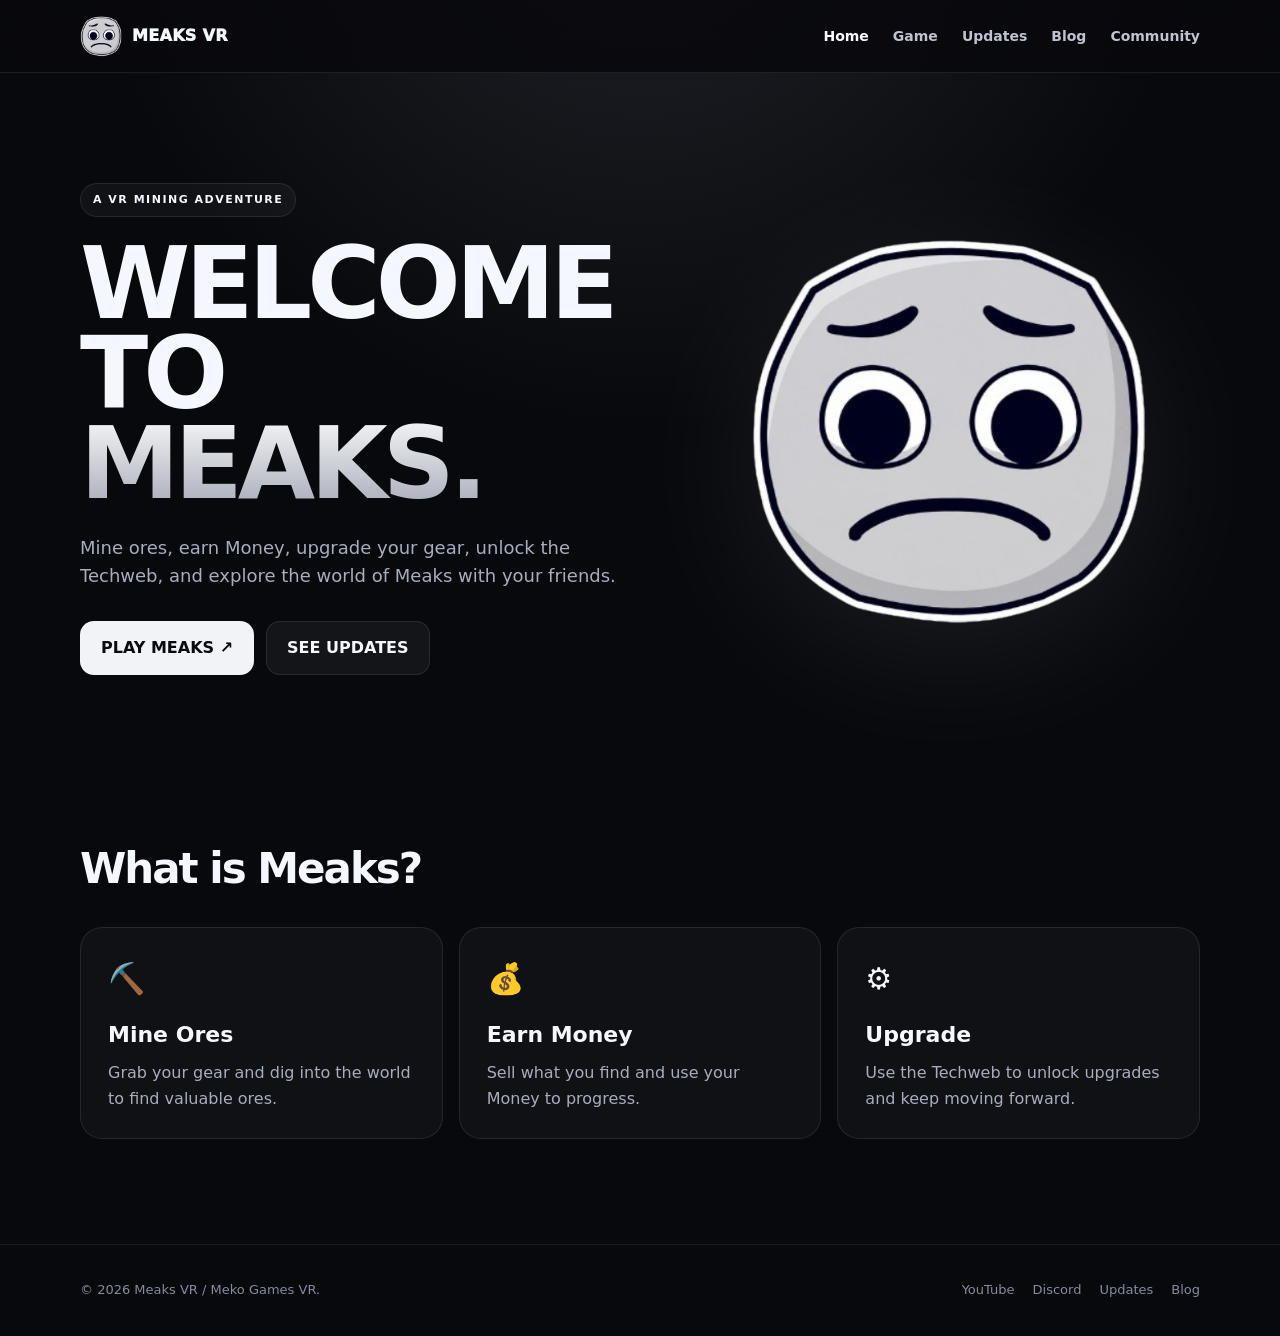
==== index.html @ 75eff33c "Add files via upload" ====
<!doctype html>
<html lang="en">
<head>
<meta charset="utf-8">
<meta name="viewport" content="width=device-width,initial-scale=1">
<title>Meaks VR</title>
<style>
:root{--bg:#08090d;--panel:#11131a;--text:#f5f7ff;--muted:#a8adbd;--line:rgba(255,255,255,.09)}
*{box-sizing:border-box;margin:0;padding:0}
html{scroll-behavior:smooth}
body{font-family:Inter,system-ui,-apple-system,"Segoe UI",sans-serif;background:radial-gradient(circle at 50% -10%,rgba(190,195,210,.14),transparent 35%),var(--bg);color:var(--text);line-height:1.6;min-height:100vh}
a{color:inherit;text-decoration:none}
.container{width:min(1120px,92%);margin:auto}
nav{position:sticky;top:0;z-index:50;background:rgba(8,9,13,.88);backdrop-filter:blur(18px);border-bottom:1px solid var(--line)}
.nav-inner{height:72px;display:flex;align-items:center;justify-content:space-between}
.brand{display:flex;align-items:center;gap:10px;font-weight:950;letter-spacing:.3px}
.brand img{width:42px;height:42px;object-fit:contain}
.links{display:flex;gap:24px;color:#bfc3d0;font-size:14px;font-weight:800}
.links a:hover,.links a.active{color:#fff}
.btn{display:inline-flex;align-items:center;justify-content:center;gap:8px;padding:13px 20px;border-radius:14px;font-weight:900;border:1px solid var(--line);transition:.2s;cursor:pointer}
.btn:hover{transform:translateY(-2px)}
.primary{background:#f2f3f7;color:#090a0e}.secondary{background:rgba(255,255,255,.05)}
.page{display:none}.page.active{display:block}
.hero{padding:110px 0 85px}.hero-grid{display:grid;grid-template-columns:1.05fr .95fr;gap:60px;align-items:center}
.badge{display:inline-block;border:1px solid var(--line);background:rgba(255,255,255,.04);padding:7px 12px;border-radius:99px;font-size:11px;font-weight:900;letter-spacing:1.5px;margin-bottom:22px}
h1{font-size:clamp(55px,8vw,100px);line-height:.9;letter-spacing:-5px}
.gradient{background:linear-gradient(#fff,#9da2b0);-webkit-background-clip:text;background-clip:text;color:transparent}
.hero p{color:var(--muted);font-size:18px;max-width:620px;margin:25px 0 30px}
.actions{display:flex;gap:12px;flex-wrap:wrap}.hero-logo{width:min(410px,80vw);display:block;margin:auto;filter:drop-shadow(0 30px 70px rgba(255,255,255,.08))}
.page-head{padding:90px 0 55px;border-bottom:1px solid var(--line)}
.page-head h1{font-size:clamp(45px,6vw,78px);letter-spacing:-4px}.page-head p{color:var(--muted);max-width:700px;margin-top:18px}
.section{padding:75px 0}.section-title{font-size:42px;letter-spacing:-2px;margin-bottom:25px}
.cards{display:grid;grid-template-columns:repeat(3,1fr);gap:16px}
.card{border:1px solid var(--line);background:rgba(255,255,255,.035);border-radius:22px;padding:27px}.card h3{font-size:22px;margin-bottom:8px}.card p{color:var(--muted)}.icon{font-size:30px;margin-bottom:14px}
.update{border:1px solid var(--line);background:linear-gradient(145deg,rgba(255,255,255,.055),rgba(255,255,255,.02));padding:27px;border-radius:22px;margin-bottom:16px}
.update-top{display:flex;justify-content:space-between;gap:20px;align-items:center}.tag{font-size:10px;font-weight:950;letter-spacing:1.2px;border:1px solid var(--line);padding:5px 9px;border-radius:99px}.meta{color:#858b9c;font-size:13px}.update p{color:var(--muted);margin:10px 0 17px}
.blog-grid{display:grid;grid-template-columns:repeat(2,1fr);gap:18px}.blog-card{border:1px solid var(--line);border-radius:24px;overflow:hidden;background:rgba(255,255,255,.035)}
.blog-image{height:190px;background:linear-gradient(135deg,#1b1e28,#0e1016);display:grid;place-items:center;overflow:hidden}.blog-image img{width:100%;height:100%;object-fit:cover}
.blog-body{padding:25px}.blog-body h2{font-size:27px;line-height:1.15;margin:8px 0}.blog-body p{color:var(--muted)}
.article{max-width:800px;margin:auto}.article-meta{color:#8d93a3;font-size:14px;margin:10px 0 30px}.article-content{font-size:17px;color:#d0d3dd}.article-content p{margin:0 0 22px}.article-content h2{font-size:32px;margin:38px 0 12px;color:white}.article-content h3{font-size:23px;margin:30px 0 10px}.article-content img{max-width:100%;border-radius:18px;margin:15px 0 25px}
.cta{padding:55px;text-align:center;border:1px solid var(--line);border-radius:28px;background:rgba(255,255,255,.035)}.cta p{color:var(--muted);max-width:650px;margin:12px auto 25px}
footer{border-top:1px solid var(--line);padding:35px 0;color:#858b9c;font-size:13px;margin-top:30px}.footer-inner{display:flex;justify-content:space-between;gap:20px}.footer-links{display:flex;gap:18px}
.mobile{display:none}
@media(max-width:800px){.links{display:none}.mobile{display:block}.hero-grid{grid-template-columns:1fr}.hero-logo{width:290px}.cards,.blog-grid{grid-template-columns:1fr}h1{letter-spacing:-3px}.update-top{display:block}.update-top .tag{display:inline-block;margin-top:8px}.footer-inner{display:block}.footer-links{margin-top:15px}}
</style>
</head>
<body>

<script>
/* =========================================================
   MEAKS VR — EDIT THIS SECTION
   ========================================================= */
const MEAKS = {
  game: {
    name: "Meaks VR",
    version: "B16",
    status: "In Development",
    link: "#",
    buttonText: "PLAY MEAKS"
  },

  youtube: "https://www.youtube.com/@mekogamesVR",
  discord: "https://discord.gg/hjnYwJ8car",

  updates: [
    {
      title: "Welcome to the new Meaks website!",
      date: "August 21, 2026",
      version: "Website",
      tag: "NEWS",
      text: "Welcome to the official Meaks VR website. Check here for development updates, releases, events, and announcements.",
      link: "",
      linkText: ""
    },
    {
      title: "Meaks Beta 16",
      date: "August 2026",
      version: "B16",
      tag: "BETA",
      text: "The latest Meaks beta is currently in development.",
      link: "",
      linkText: ""
    }
  ],

  blog: [
    {
      title: "Welcome to Meaks",
      date: "August 21, 2026",
      author: "Meko Games VR",
      category: "Development",
      image: "",
      excerpt: "Welcome to the official Meaks VR blog.",
      content: `
        <p>Welcome to the official Meaks VR blog.</p>
        <p>This is where we'll post development news, behind-the-scenes information,
        new features, community events, and more.</p>
        <h2>What is Meaks?</h2>
        <p>Meaks is a VR mining game where you mine ores, sell them for Money,
        upgrade through the Techweb, and explore the world.</p>
      `,
      link: "",
      linkText: ""
    }
  ]
};
/* =========================================================
   END OF EASY CONFIGURATION
   ========================================================= */
</script>

<nav>
<div class="container nav-inner">
<a class="brand" href="#home"><img src="[data-uri]" alt="Meaks VR logo"><span>MEAKS VR</span></a>
<div class="links">
<a href="#home" data-route="home">Home</a>
<a href="#game" data-route="game">Game</a>
<a href="#updates" data-route="updates">Updates</a>
<a href="#blog" data-route="blog">Blog</a>
<a href="#community" data-route="community">Community</a>
</div>
<a class="btn secondary mobile" href="#community">Join</a>
</div>
</nav>

<main>
<section class="page active" id="home">
<div class="hero"><div class="container hero-grid">
<div>
<div class="badge">A VR MINING ADVENTURE</div>
<h1>WELCOME TO <span class="gradient">MEAKS.</span></h1>
<p>Mine ores, earn Money, upgrade your gear, unlock the Techweb, and explore the world of Meaks with your friends.</p>
<div class="actions"><a class="btn primary game-link">PLAY MEAKS ↗</a><a class="btn secondary" href="#updates">SEE UPDATES</a></div>
</div>
<img class="hero-logo" src="[data-uri]" alt="Meaks VR">
</div></div>

<div class="section"><div class="container">
<h2 class="section-title">What is Meaks?</h2>
<div class="cards">
<div class="card"><div class="icon">⛏️</div><h3>Mine Ores</h3><p>Grab your gear and dig into the world to find valuable ores.</p></div>
<div class="card"><div class="icon">💰</div><h3>Earn Money</h3><p>Sell what you find and use your Money to progress.</p></div>
<div class="card"><div class="icon">⚙️</div><h3>Upgrade</h3><p>Use the Techweb to unlock upgrades and keep moving forward.</p></div>
</div></div></div>
</section>

<section class="page" id="game">
<div class="page-head"><div class="container"><div class="badge">THE GAME</div><h1>MEAKS VR</h1><p>Mine. Sell. Upgrade. Explore. Everything you need to know about Meaks.</p></div></div>
<div class="section"><div class="container"><div class="cards">
<div class="card"><div class="icon">⛏️</div><h3>Mining</h3><p>Explore the mine and collect ores.</p></div>
<div class="card"><div class="icon">💰</div><h3>Money</h3><p>Sell ores and turn your mining trips into progression.</p></div>
<div class="card"><div class="icon">🕸️</div><h3>Techweb</h3><p>Spend Money on upgrades and unlock more possibilities.</p></div>
</div></div></div>
<div class="section"><div class="container"><div class="cta">
<div class="badge" id="game-version"></div><h2 id="game-name"></h2><p id="game-status"></p>
<a class="btn primary game-link" id="game-button"></a>
</div></div></div>
</section>

<section class="page" id="updates">
<div class="page-head"><div class="container"><div class="badge">NEWS & DEVELOPMENT</div><h1>UPDATES</h1><p>Game updates, beta news, announcements and development progress.</p></div></div>
<div class="section"><div class="container" id="updates-list"></div></div>
</section>

<section class="page" id="blog">
<div class="page-head"><div class="container"><div class="badge">MEAKS BLOG</div><h1>THE BLOG</h1><p>Development stories, news, behind-the-scenes posts and anything else you want to share.</p></div></div>
<div class="section"><div class="container"><div class="blog-grid" id="blog-list"></div></div></div>
</section>

<section class="page" id="post">
<div class="section"><div class="container article" id="article"></div></div>
</section>

<section class="page" id="community">
<div class="page-head"><div class="container"><div class="badge">COMMUNITY</div><h1>COME HANG OUT.</h1><p>Stay connected with the Meaks community.</p></div></div>
<div class="section"><div class="container"><div class="cards">
<div class="card"><div class="icon">💬</div><h3>Discord</h3><p>Talk with the community and keep up with development.</p><br><a class="btn primary" id="discord-link" target="_blank">JOIN DISCORD ↗</a></div>
<div class="card"><div class="icon">▶️</div><h3>YouTube</h3><p>Watch Meaks gameplay, development videos and announcements.</p><br><a class="btn secondary" id="youtube-link" target="_blank">WATCH YOUTUBE ↗</a></div>
<div class="card"><div class="icon">📰</div><h3>Updates</h3><p>Read the latest development updates.</p><br><a class="btn secondary" href="#updates">VIEW UPDATES →</a></div>
</div></div></div>
</section>
</main>

<footer><div class="container footer-inner">
<div>© 2026 Meaks VR / Meko Games VR.</div>
<div class="footer-links"><a id="footer-youtube" target="_blank">YouTube</a><a id="footer-discord" target="_blank">Discord</a><a href="#updates">Updates</a><a href="#blog">Blog</a></div>
</div></footer>

<script>
function esc(v){const d=document.createElement("div");d.textContent=v==null?"":String(v);return d.innerHTML}

function render(){
  let route=(location.hash||"#home").slice(1)||"home";
  let postIndex=-1;
  if(route.indexOf("post-")===0){postIndex=parseInt(route.slice(5),10);route="post"}

  document.querySelectorAll(".page").forEach(p=>p.classList.remove("active"));
  const current=document.getElementById(route)||document.getElementById("home");
  current.classList.add("active");

  document.querySelectorAll("[data-route]").forEach(a=>{
    a.classList.toggle("active",a.dataset.route===route);
  });

  document.querySelectorAll(".game-link").forEach(a=>{
    if(MEAKS.game.link && MEAKS.game.link!=="#"){
      a.href=MEAKS.game.link;
    }else{
      a.href="#game";
    }
  });

  document.getElementById("game-version").textContent=MEAKS.game.version;
  document.getElementById("game-name").textContent=MEAKS.game.name;
  document.getElementById("game-status").textContent=MEAKS.game.status;
  const gb=document.getElementById("game-button");
  gb.textContent=MEAKS.game.link==="#"?"GAME LINK COMING SOON":MEAKS.game.buttonText;

  document.getElementById("discord-link").href=MEAKS.discord;
  document.getElementById("youtube-link").href=MEAKS.youtube;
  document.getElementById("footer-discord").href=MEAKS.discord;
  document.getElementById("footer-youtube").href=MEAKS.youtube;

  const updates=document.getElementById("updates-list");
  updates.innerHTML=MEAKS.updates.map(u=>`
    <article class="update">
      <div class="update-top">
        <div><h2>${esc(u.title)}</h2><div class="meta">${esc(u.date)} · ${esc(u.version)}</div></div>
        <span class="tag">${esc(u.tag)}</span>
      </div>
      <p>${esc(u.text)}</p>
      ${u.link?`<a class="btn secondary" href="${u.link}" target="_blank">${esc(u.linkText||"LEARN MORE")} ↗</a>`:""}
    </article>`).join("");

  const blogs=document.getElementById("blog-list");
  blogs.innerHTML=MEAKS.blog.map((p,i)=>`
    <article class="blog-card">
      <div class="blog-image">${p.image?`<img src="${p.image}" alt="">`:"<span style='font-size:50px'>◉</span>"}</div>
      <div class="blog-body">
        <div class="meta">${esc(p.date)} · ${esc(p.author)} · ${esc(p.category)}</div>
        <h2>${esc(p.title)}</h2><p>${esc(p.excerpt)}</p><br>
        <a class="btn secondary" href="#post-${i}">READ POST →</a>
      </div>
    </article>`).join("");

  const article=document.getElementById("article");
  if(route==="post"){
    const p=MEAKS.blog[postIndex];
    article.innerHTML=p?`
      <div class="badge">${esc(p.category)}</div>
      <h1 style="font-size:clamp(42px,6vw,76px)">${esc(p.title)}</h1>
      <div class="article-meta">${esc(p.date)} · ${esc(p.author)}</div>
      <div class="article-content">${p.content}</div>
      ${p.link?`<br><a class="btn secondary" href="${p.link}" target="_blank">${esc(p.linkText||"OPEN LINK")} ↗</a>`:""}
      <br><br><a href="#blog" style="color:#aeb3c0;font-weight:800">← Back to Blog</a>`
      :`<div class="cta"><h2>Post not found.</h2><br><a class="btn primary" href="#blog">BACK TO BLOG</a></div>`;
  }
}

window.addEventListener("hashchange",render);
render();
</script>
</body>
</html>
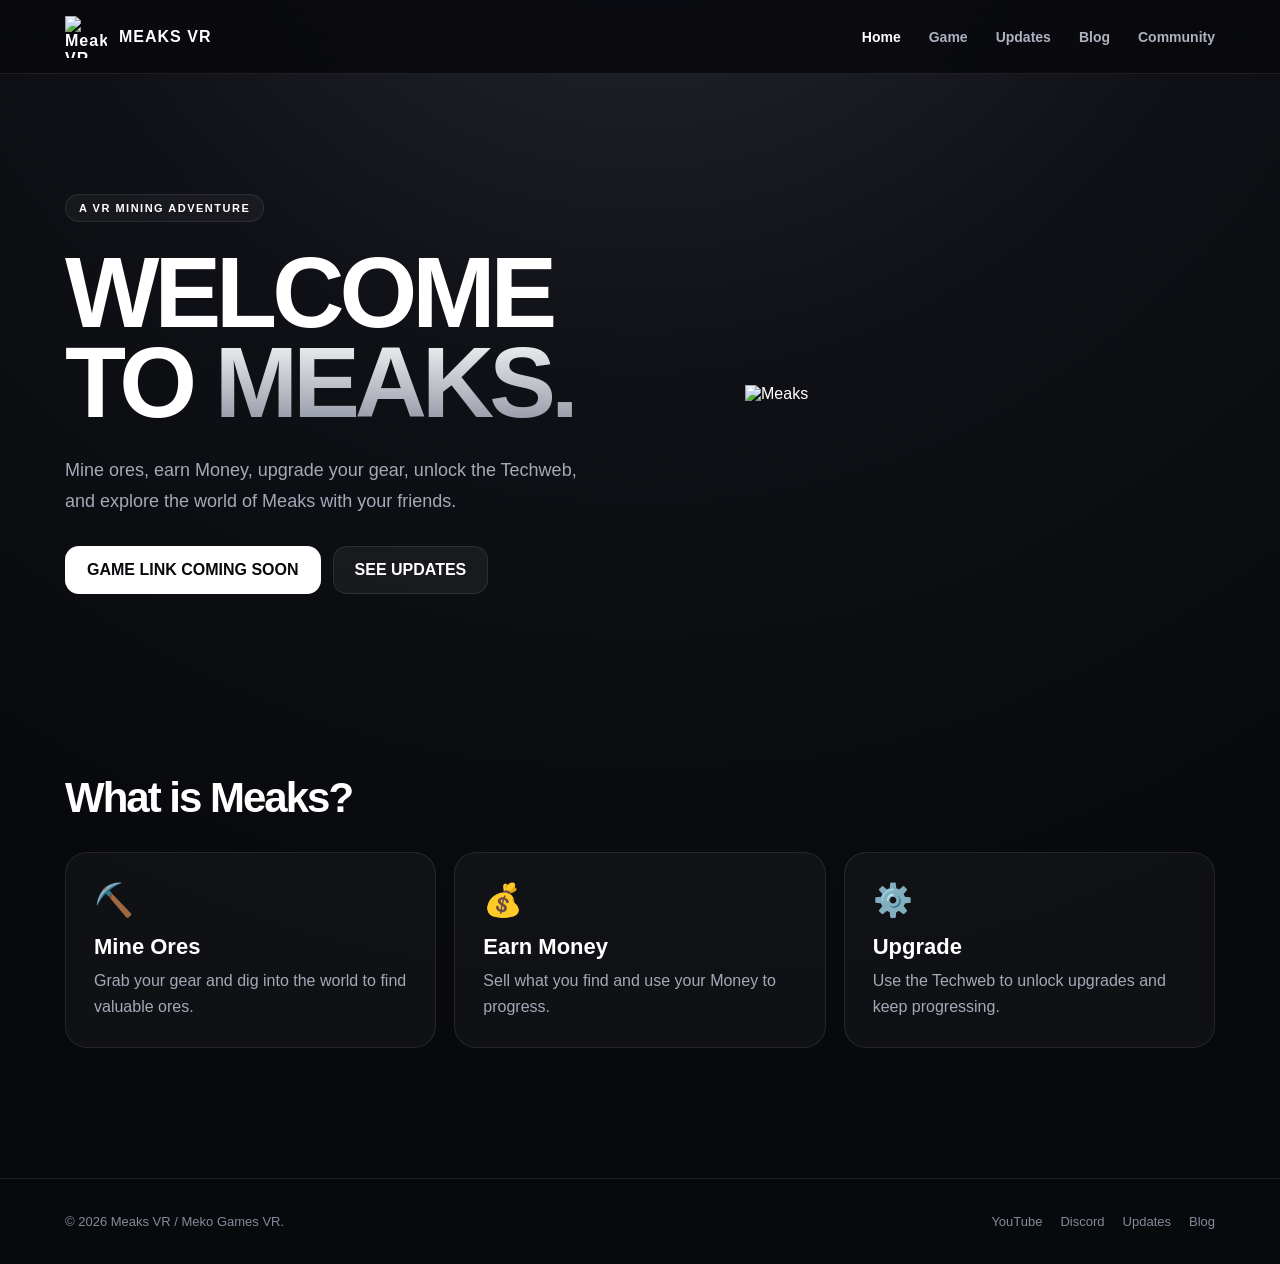
==== commit 01ba05b7: "Update index.html" ====
--- a/index.html
+++ b/index.html
@@ -1,264 +1,1798 @@
-<!doctype html>
+<!DOCTYPE html>
 <html lang="en">
 <head>
-<meta charset="utf-8">
-<meta name="viewport" content="width=device-width,initial-scale=1">
-<title>Meaks VR</title>
-<style>
-:root{--bg:#08090d;--panel:#11131a;--text:#f5f7ff;--muted:#a8adbd;--line:rgba(255,255,255,.09)}
-*{box-sizing:border-box;margin:0;padding:0}
-html{scroll-behavior:smooth}
-body{font-family:Inter,system-ui,-apple-system,"Segoe UI",sans-serif;background:radial-gradient(circle at 50% -10%,rgba(190,195,210,.14),transparent 35%),var(--bg);color:var(--text);line-height:1.6;min-height:100vh}
-a{color:inherit;text-decoration:none}
-.container{width:min(1120px,92%);margin:auto}
-nav{position:sticky;top:0;z-index:50;background:rgba(8,9,13,.88);backdrop-filter:blur(18px);border-bottom:1px solid var(--line)}
-.nav-inner{height:72px;display:flex;align-items:center;justify-content:space-between}
-.brand{display:flex;align-items:center;gap:10px;font-weight:950;letter-spacing:.3px}
-.brand img{width:42px;height:42px;object-fit:contain}
-.links{display:flex;gap:24px;color:#bfc3d0;font-size:14px;font-weight:800}
-.links a:hover,.links a.active{color:#fff}
-.btn{display:inline-flex;align-items:center;justify-content:center;gap:8px;padding:13px 20px;border-radius:14px;font-weight:900;border:1px solid var(--line);transition:.2s;cursor:pointer}
-.btn:hover{transform:translateY(-2px)}
-.primary{background:#f2f3f7;color:#090a0e}.secondary{background:rgba(255,255,255,.05)}
-.page{display:none}.page.active{display:block}
-.hero{padding:110px 0 85px}.hero-grid{display:grid;grid-template-columns:1.05fr .95fr;gap:60px;align-items:center}
-.badge{display:inline-block;border:1px solid var(--line);background:rgba(255,255,255,.04);padding:7px 12px;border-radius:99px;font-size:11px;font-weight:900;letter-spacing:1.5px;margin-bottom:22px}
-h1{font-size:clamp(55px,8vw,100px);line-height:.9;letter-spacing:-5px}
-.gradient{background:linear-gradient(#fff,#9da2b0);-webkit-background-clip:text;background-clip:text;color:transparent}
-.hero p{color:var(--muted);font-size:18px;max-width:620px;margin:25px 0 30px}
-.actions{display:flex;gap:12px;flex-wrap:wrap}.hero-logo{width:min(410px,80vw);display:block;margin:auto;filter:drop-shadow(0 30px 70px rgba(255,255,255,.08))}
-.page-head{padding:90px 0 55px;border-bottom:1px solid var(--line)}
-.page-head h1{font-size:clamp(45px,6vw,78px);letter-spacing:-4px}.page-head p{color:var(--muted);max-width:700px;margin-top:18px}
-.section{padding:75px 0}.section-title{font-size:42px;letter-spacing:-2px;margin-bottom:25px}
-.cards{display:grid;grid-template-columns:repeat(3,1fr);gap:16px}
-.card{border:1px solid var(--line);background:rgba(255,255,255,.035);border-radius:22px;padding:27px}.card h3{font-size:22px;margin-bottom:8px}.card p{color:var(--muted)}.icon{font-size:30px;margin-bottom:14px}
-.update{border:1px solid var(--line);background:linear-gradient(145deg,rgba(255,255,255,.055),rgba(255,255,255,.02));padding:27px;border-radius:22px;margin-bottom:16px}
-.update-top{display:flex;justify-content:space-between;gap:20px;align-items:center}.tag{font-size:10px;font-weight:950;letter-spacing:1.2px;border:1px solid var(--line);padding:5px 9px;border-radius:99px}.meta{color:#858b9c;font-size:13px}.update p{color:var(--muted);margin:10px 0 17px}
-.blog-grid{display:grid;grid-template-columns:repeat(2,1fr);gap:18px}.blog-card{border:1px solid var(--line);border-radius:24px;overflow:hidden;background:rgba(255,255,255,.035)}
-.blog-image{height:190px;background:linear-gradient(135deg,#1b1e28,#0e1016);display:grid;place-items:center;overflow:hidden}.blog-image img{width:100%;height:100%;object-fit:cover}
-.blog-body{padding:25px}.blog-body h2{font-size:27px;line-height:1.15;margin:8px 0}.blog-body p{color:var(--muted)}
-.article{max-width:800px;margin:auto}.article-meta{color:#8d93a3;font-size:14px;margin:10px 0 30px}.article-content{font-size:17px;color:#d0d3dd}.article-content p{margin:0 0 22px}.article-content h2{font-size:32px;margin:38px 0 12px;color:white}.article-content h3{font-size:23px;margin:30px 0 10px}.article-content img{max-width:100%;border-radius:18px;margin:15px 0 25px}
-.cta{padding:55px;text-align:center;border:1px solid var(--line);border-radius:28px;background:rgba(255,255,255,.035)}.cta p{color:var(--muted);max-width:650px;margin:12px auto 25px}
-footer{border-top:1px solid var(--line);padding:35px 0;color:#858b9c;font-size:13px;margin-top:30px}.footer-inner{display:flex;justify-content:space-between;gap:20px}.footer-links{display:flex;gap:18px}
-.mobile{display:none}
-@media(max-width:800px){.links{display:none}.mobile{display:block}.hero-grid{grid-template-columns:1fr}.hero-logo{width:290px}.cards,.blog-grid{grid-template-columns:1fr}h1{letter-spacing:-3px}.update-top{display:block}.update-top .tag{display:inline-block;margin-top:8px}.footer-inner{display:block}.footer-links{margin-top:15px}}
-</style>
+    <meta charset="UTF-8">
+    <meta name="viewport" content="width=device-width, initial-scale=1.0">
+
+    <title>Meaks VR</title>
+
+    <style>
+        * {
+            box-sizing: border-box;
+            margin: 0;
+            padding: 0;
+        }
+
+        :root {
+            --bg: #08090d;
+            --bg2: #101218;
+            --card: #15171f;
+            --border: rgba(255,255,255,0.09);
+            --text: #ffffff;
+            --muted: #a5a9b7;
+        }
+
+        body {
+            font-family: Arial, Helvetica, sans-serif;
+            background:
+                radial-gradient(
+                    circle at 50% -20%,
+                    #292c36 0%,
+                    #101116 38%,
+                    #08090d 75%
+                );
+            color: var(--text);
+            min-height: 100vh;
+        }
+
+        a {
+            color: inherit;
+            text-decoration: none;
+        }
+
+        .container {
+            width: min(1150px, 92%);
+            margin: auto;
+        }
+
+        /* NAVIGATION */
+
+        nav {
+            position: sticky;
+            top: 0;
+            z-index: 100;
+            height: 74px;
+
+            background: rgba(8, 9, 13, 0.88);
+            backdrop-filter: blur(18px);
+
+            border-bottom: 1px solid var(--border);
+        }
+
+        .nav-inner {
+            height: 100%;
+            display: flex;
+            align-items: center;
+            justify-content: space-between;
+        }
+
+        .logo-name {
+            display: flex;
+            align-items: center;
+            gap: 12px;
+
+            font-weight: 900;
+            letter-spacing: 1px;
+        }
+
+        .logo-name img {
+            width: 42px;
+            height: 42px;
+            object-fit: contain;
+        }
+
+        .nav-links {
+            display: flex;
+            gap: 28px;
+        }
+
+        .nav-links a {
+            color: #aeb2c0;
+            font-size: 14px;
+            font-weight: bold;
+
+            transition: 0.2s;
+        }
+
+        .nav-links a:hover,
+        .nav-links a.active {
+            color: white;
+        }
+
+        /* PAGES */
+
+        .page {
+            display: none;
+        }
+
+        .page.active {
+            display: block;
+        }
+
+        /* HOME */
+
+        .hero {
+            padding: 120px 0 100px;
+        }
+
+        .hero-grid {
+            display: grid;
+            grid-template-columns: 1fr 1fr;
+            align-items: center;
+            gap: 70px;
+        }
+
+        .badge {
+            display: inline-block;
+
+            padding: 7px 13px;
+
+            border: 1px solid var(--border);
+            border-radius: 999px;
+
+            background: rgba(255,255,255,0.04);
+
+            font-size: 11px;
+            font-weight: 900;
+            letter-spacing: 1.5px;
+
+            margin-bottom: 25px;
+        }
+
+        h1 {
+            font-size: clamp(55px, 8vw, 100px);
+            line-height: 0.9;
+            letter-spacing: -5px;
+        }
+
+        .gradient {
+            background: linear-gradient(
+                #ffffff,
+                #858a99
+            );
+
+            -webkit-background-clip: text;
+            background-clip: text;
+
+            color: transparent;
+        }
+
+        .hero p {
+            margin-top: 28px;
+            margin-bottom: 30px;
+
+            max-width: 620px;
+
+            color: var(--muted);
+
+            font-size: 18px;
+            line-height: 1.7;
+        }
+
+        .hero-logo {
+            width: min(400px, 90%);
+            margin: auto;
+            display: block;
+
+            filter:
+                drop-shadow(
+                    0 30px 70px
+                    rgba(255,255,255,0.08)
+                );
+        }
+
+        /* BUTTONS */
+
+        .buttons {
+            display: flex;
+            gap: 12px;
+            flex-wrap: wrap;
+        }
+
+        .button {
+            display: inline-flex;
+            align-items: center;
+            justify-content: center;
+
+            padding: 14px 21px;
+
+            border-radius: 14px;
+
+            font-weight: 900;
+
+            border: 1px solid var(--border);
+
+            transition: 0.2s;
+        }
+
+        .button:hover {
+            transform: translateY(-2px);
+        }
+
+        .button-primary {
+            background: white;
+            color: #08090d;
+        }
+
+        .button-secondary {
+            background: rgba(255,255,255,0.05);
+        }
+
+        /* SECTIONS */
+
+        .section {
+            padding: 80px 0;
+        }
+
+        .section-title {
+            font-size: 42px;
+            letter-spacing: -2px;
+            margin-bottom: 30px;
+        }
+
+        .cards {
+            display: grid;
+            grid-template-columns: repeat(3, 1fr);
+            gap: 18px;
+        }
+
+        .card {
+            background: rgba(255,255,255,0.035);
+            border: 1px solid var(--border);
+
+            border-radius: 22px;
+
+            padding: 28px;
+        }
+
+        .card-icon {
+            font-size: 32px;
+            margin-bottom: 15px;
+        }
+
+        .card h3 {
+            font-size: 22px;
+            margin-bottom: 8px;
+        }
+
+        .card p {
+            color: var(--muted);
+            line-height: 1.6;
+        }
+
+        /* PAGE HEADER */
+
+        .page-header {
+            padding: 100px 0 60px;
+
+            border-bottom: 1px solid var(--border);
+        }
+
+        .page-header h1 {
+            font-size: clamp(45px, 7vw, 80px);
+        }
+
+        .page-header p {
+            margin-top: 20px;
+
+            max-width: 700px;
+
+            color: var(--muted);
+
+            font-size: 18px;
+        }
+
+        /* UPDATES */
+
+        .update {
+            padding: 28px;
+
+            margin-bottom: 17px;
+
+            border-radius: 22px;
+
+            background: rgba(255,255,255,0.035);
+            border: 1px solid var(--border);
+        }
+
+        .update-header {
+            display: flex;
+            justify-content: space-between;
+            gap: 20px;
+        }
+
+        .update h2 {
+            font-size: 25px;
+        }
+
+        .update-date {
+            color: #858a99;
+            font-size: 13px;
+            margin-top: 5px;
+        }
+
+        .update p {
+            color: var(--muted);
+            margin-top: 15px;
+            margin-bottom: 18px;
+        }
+
+        .tag {
+            height: fit-content;
+
+            border: 1px solid var(--border);
+            border-radius: 999px;
+
+            padding: 6px 10px;
+
+            font-size: 10px;
+            font-weight: 900;
+            letter-spacing: 1px;
+        }
+
+        /* BLOG */
+
+        .blog-grid {
+            display: grid;
+            grid-template-columns: repeat(2, 1fr);
+            gap: 20px;
+        }
+
+        .blog-card {
+            overflow: hidden;
+
+            background: rgba(255,255,255,0.035);
+
+            border: 1px solid var(--border);
+            border-radius: 24px;
+        }
+
+        .blog-image {
+            height: 200px;
+
+            display: flex;
+            align-items: center;
+            justify-content: center;
+
+            background:
+                linear-gradient(
+                    135deg,
+                    #20232d,
+                    #0c0d12
+                );
+
+            overflow: hidden;
+        }
+
+        .blog-image img {
+            width: 100%;
+            height: 100%;
+
+            object-fit: cover;
+        }
+
+        .blog-content {
+            padding: 27px;
+        }
+
+        .blog-content h2 {
+            font-size: 28px;
+            margin: 8px 0;
+        }
+
+        .blog-content p {
+            color: var(--muted);
+        }
+
+        .blog-meta {
+            color: #858a99;
+            font-size: 13px;
+        }
+
+        /* ARTICLE */
+
+        .article {
+            max-width: 800px;
+            margin: auto;
+        }
+
+        .article h1 {
+            font-size: clamp(45px, 7vw, 75px);
+            margin-bottom: 15px;
+        }
+
+        .article-meta {
+            color: #858a99;
+            margin-bottom: 40px;
+        }
+
+        .article-content {
+            color: #d1d4dc;
+            font-size: 17px;
+            line-height: 1.8;
+        }
+
+        .article-content p {
+            margin-bottom: 22px;
+        }
+
+        .article-content h2 {
+            color: white;
+            font-size: 32px;
+            margin: 40px 0 15px;
+        }
+
+        /* CTA */
+
+        .cta {
+            text-align: center;
+
+            padding: 60px 30px;
+
+            border-radius: 28px;
+
+            background: rgba(255,255,255,0.035);
+
+            border: 1px solid var(--border);
+        }
+
+        .cta p {
+            max-width: 650px;
+            margin: 15px auto 25px;
+
+            color: var(--muted);
+        }
+
+        /* FOOTER */
+
+        footer {
+            margin-top: 50px;
+
+            padding: 35px 0;
+
+            border-top: 1px solid var(--border);
+
+            color: #858a99;
+            font-size: 13px;
+        }
+
+        .footer-inner {
+            display: flex;
+            justify-content: space-between;
+            gap: 20px;
+        }
+
+        .footer-links {
+            display: flex;
+            gap: 18px;
+        }
+
+        @media(max-width:800px) {
+
+            .nav-links {
+                display: none;
+            }
+
+            .hero-grid {
+                grid-template-columns: 1fr;
+            }
+
+            .hero-logo {
+                width: 280px;
+            }
+
+            .cards,
+            .blog-grid {
+                grid-template-columns: 1fr;
+            }
+
+            .update-header {
+                display: block;
+            }
+
+            .tag {
+                display: inline-block;
+                margin-top: 10px;
+            }
+
+            .footer-inner {
+                display: block;
+            }
+
+            .footer-links {
+                margin-top: 15px;
+            }
+        }
+    </style>
 </head>
+
 <body>
 
+<!-- =========================================================
+     EASY MEAKS CONFIGURATION
+     ========================================================= -->
+
 <script>
-/* =========================================================
-   MEAKS VR — EDIT THIS SECTION
-   ========================================================= */
+
 const MEAKS = {
-  game: {
-    name: "Meaks VR",
-    version: "B16",
-    status: "In Development",
-    link: "#",
-    buttonText: "PLAY MEAKS"
-  },
-
-  youtube: "https://www.youtube.com/@mekogamesVR",
-  discord: "https://discord.gg/hjnYwJ8car",
-
-  updates: [
-    {
-      title: "Welcome to the new Meaks website!",
-      date: "August 21, 2026",
-      version: "Website",
-      tag: "NEWS",
-      text: "Welcome to the official Meaks VR website. Check here for development updates, releases, events, and announcements.",
-      link: "",
-      linkText: ""
+
+    game: {
+        name: "Meaks VR",
+
+        version: "B16",
+
+        status: "In Development",
+
+        /*
+            PUT YOUR GAME LINK HERE
+        */
+        link: "#",
+
+        buttonText: "PLAY MEAKS"
     },
-    {
-      title: "Meaks Beta 16",
-      date: "August 2026",
-      version: "B16",
-      tag: "BETA",
-      text: "The latest Meaks beta is currently in development.",
-      link: "",
-      linkText: ""
+
+    youtube:
+        "https://www.youtube.com/@mekogamesVR",
+
+    discord:
+        "https://discord.gg/hjnYwJ8car",
+
+
+    /*
+        =====================================================
+        UPDATES
+
+        Copy an update to make another one.
+
+        date: "TODAY"
+
+        automatically shows today's date.
+        =====================================================
+    */
+
+    updates: [
+
+        {
+            title: "Welcome to Meaks",
+
+            date: "TODAY",
+
+            version: "Website",
+
+            tag: "NEWS",
+
+            text:
+                "Welcome to the official Meaks VR website! Check here for development news, updates, releases and announcements.",
+
+            link: "",
+
+            linkText: ""
+        },
+
+        {
+            title: "Meaks Beta 16",
+
+            date: "August 2026",
+
+            version: "B16",
+
+            tag: "BETA",
+
+            text:
+                "The latest Meaks beta is currently in development.",
+
+            link: "",
+
+            linkText: ""
+        }
+
+    ],
+
+
+    /*
+        =====================================================
+        BLOG
+
+        date: "TODAY"
+
+        automatically shows today's date.
+        =====================================================
+    */
+
+    blog: [
+
+        {
+            title: "Welcome to Meaks",
+
+            date: "TODAY",
+
+            author: "Meko Games VR",
+
+            category: "Development",
+
+            image: "",
+
+            excerpt:
+                "Welcome to the official Meaks VR blog.",
+
+            content: `
+                <p>
+                    Welcome to the official Meaks VR blog!
+                </p>
+
+                <p>
+                    This is where we will post development news,
+                    behind-the-scenes information, new features,
+                    community events and more.
+                </p>
+
+                <h2>
+                    What is Meaks?
+                </h2>
+
+                <p>
+                    Meaks is a VR mining game where you mine ores,
+                    sell them for Money, upgrade through the Techweb,
+                    and explore the world with your friends.
+                </p>
+            `,
+
+            link: "",
+
+            linkText: ""
+        }
+
+    ]
+
+};
+
+</script>
+
+
+<!-- NAV -->
+
+<nav>
+
+    <div class="container nav-inner">
+
+        <a href="#home" class="logo-name">
+
+            <!-- YOUR MEAKS LOGO -->
+            <img
+                src="[data-uri]"
+                alt="Meaks VR"
+            >
+
+            <span>MEAKS VR</span>
+
+        </a>
+
+
+        <div class="nav-links">
+
+            <a href="#home" data-page="home">
+                Home
+            </a>
+
+            <a href="#game" data-page="game">
+                Game
+            </a>
+
+            <a href="#updates" data-page="updates">
+                Updates
+            </a>
+
+            <a href="#blog" data-page="blog">
+                Blog
+            </a>
+
+            <a href="#community" data-page="community">
+                Community
+            </a>
+
+        </div>
+
+    </div>
+
+</nav>
+
+
+<main>
+
+
+<!-- HOME -->
+
+<section id="home" class="page active">
+
+    <div class="hero">
+
+        <div class="container hero-grid">
+
+            <div>
+
+                <div class="badge">
+                    A VR MINING ADVENTURE
+                </div>
+
+                <h1>
+                    WELCOME TO
+                    <span class="gradient">
+                        MEAKS.
+                    </span>
+                </h1>
+
+                <p>
+                    Mine ores, earn Money, upgrade your gear,
+                    unlock the Techweb, and explore the world
+                    of Meaks with your friends.
+                </p>
+
+                <div class="buttons">
+
+                    <a
+                        class="button button-primary"
+                        id="playButton"
+                    >
+                        PLAY MEAKS ↗
+                    </a>
+
+                    <a
+                        class="button button-secondary"
+                        href="#updates"
+                    >
+                        SEE UPDATES
+                    </a>
+
+                </div>
+
+            </div>
+
+
+            <img
+                class="hero-logo"
+                src="[data-uri]"
+                alt="Meaks"
+            >
+
+        </div>
+
+    </div>
+
+
+    <div class="section">
+
+        <div class="container">
+
+            <h2 class="section-title">
+                What is Meaks?
+            </h2>
+
+            <div class="cards">
+
+                <div class="card">
+
+                    <div class="card-icon">
+                        ⛏️
+                    </div>
+
+                    <h3>
+                        Mine Ores
+                    </h3>
+
+                    <p>
+                        Grab your gear and dig into
+                        the world to find valuable ores.
+                    </p>
+
+                </div>
+
+
+                <div class="card">
+
+                    <div class="card-icon">
+                        💰
+                    </div>
+
+                    <h3>
+                        Earn Money
+                    </h3>
+
+                    <p>
+                        Sell what you find and use
+                        your Money to progress.
+                    </p>
+
+                </div>
+
+
+                <div class="card">
+
+                    <div class="card-icon">
+                        ⚙️
+                    </div>
+
+                    <h3>
+                        Upgrade
+                    </h3>
+
+                    <p>
+                        Use the Techweb to unlock
+                        upgrades and keep progressing.
+                    </p>
+
+                </div>
+
+            </div>
+
+        </div>
+
+    </div>
+
+</section>
+
+
+<!-- GAME -->
+
+<section id="game" class="page">
+
+    <div class="page-header">
+
+        <div class="container">
+
+            <div class="badge">
+                THE GAME
+            </div>
+
+            <h1>
+                MEAKS VR
+            </h1>
+
+            <p>
+                Mine. Sell. Upgrade. Explore.
+            </p>
+
+        </div>
+
+    </div>
+
+
+    <div class="section">
+
+        <div class="container">
+
+            <div class="cards">
+
+                <div class="card">
+                    <div class="card-icon">⛏️</div>
+
+                    <h3>
+                        Mining
+                    </h3>
+
+                    <p>
+                        Explore the mines and collect ores.
+                    </p>
+                </div>
+
+
+                <div class="card">
+                    <div class="card-icon">💰</div>
+
+                    <h3>
+                        Money
+                    </h3>
+
+                    <p>
+                        Sell ores and turn your mining
+                        trips into progression.
+                    </p>
+                </div>
+
+
+                <div class="card">
+                    <div class="card-icon">🕸️</div>
+
+                    <h3>
+                        Techweb
+                    </h3>
+
+                    <p>
+                        Spend Money on upgrades and
+                        unlock new possibilities.
+                    </p>
+                </div>
+
+            </div>
+
+        </div>
+
+    </div>
+
+
+    <div class="section">
+
+        <div class="container">
+
+            <div class="cta">
+
+                <div
+                    class="badge"
+                    id="gameVersion"
+                ></div>
+
+                <h2 id="gameName"></h2>
+
+                <p id="gameStatus"></p>
+
+                <a
+                    class="button button-primary"
+                    id="gameButton"
+                ></a>
+
+            </div>
+
+        </div>
+
+    </div>
+
+</section>
+
+
+<!-- UPDATES -->
+
+<section id="updates" class="page">
+
+    <div class="page-header">
+
+        <div class="container">
+
+            <div class="badge">
+                NEWS & DEVELOPMENT
+            </div>
+
+            <h1>
+                UPDATES
+            </h1>
+
+            <p>
+                Game updates, beta news,
+                announcements and development progress.
+            </p>
+
+        </div>
+
+    </div>
+
+
+    <div class="section">
+
+        <div
+            class="container"
+            id="updatesContainer"
+        ></div>
+
+    </div>
+
+</section>
+
+
+<!-- BLOG -->
+
+<section id="blog" class="page">
+
+    <div class="page-header">
+
+        <div class="container">
+
+            <div class="badge">
+                MEAKS BLOG
+            </div>
+
+            <h1>
+                THE BLOG
+            </h1>
+
+            <p>
+                Development stories, news,
+                behind-the-scenes posts and more.
+            </p>
+
+        </div>
+
+    </div>
+
+
+    <div class="section">
+
+        <div class="container">
+
+            <div
+                class="blog-grid"
+                id="blogContainer"
+            ></div>
+
+        </div>
+
+    </div>
+
+</section>
+
+
+<!-- BLOG POST -->
+
+<section id="post" class="page">
+
+    <div class="section">
+
+        <div
+            class="container article"
+            id="articleContainer"
+        ></div>
+
+    </div>
+
+</section>
+
+
+<!-- COMMUNITY -->
+
+<section id="community" class="page">
+
+    <div class="page-header">
+
+        <div class="container">
+
+            <div class="badge">
+                COMMUNITY
+            </div>
+
+            <h1>
+                COME HANG OUT.
+            </h1>
+
+            <p>
+                Stay connected with the Meaks community.
+            </p>
+
+        </div>
+
+    </div>
+
+
+    <div class="section">
+
+        <div class="container">
+
+            <div class="cards">
+
+                <div class="card">
+
+                    <div class="card-icon">
+                        💬
+                    </div>
+
+                    <h3>
+                        Discord
+                    </h3>
+
+                    <p>
+                        Talk with the community
+                        and keep up with development.
+                    </p>
+
+                    <br>
+
+                    <a
+                        class="button button-primary"
+                        id="discordButton"
+                        target="_blank"
+                    >
+                        JOIN DISCORD ↗
+                    </a>
+
+                </div>
+
+
+                <div class="card">
+
+                    <div class="card-icon">
+                        ▶️
+                    </div>
+
+                    <h3>
+                        YouTube
+                    </h3>
+
+                    <p>
+                        Watch Meaks gameplay,
+                        development videos and announcements.
+                    </p>
+
+                    <br>
+
+                    <a
+                        class="button button-secondary"
+                        id="youtubeButton"
+                        target="_blank"
+                    >
+                        WATCH YOUTUBE ↗
+                    </a>
+
+                </div>
+
+
+                <div class="card">
+
+                    <div class="card-icon">
+                        📰
+                    </div>
+
+                    <h3>
+                        Updates
+                    </h3>
+
+                    <p>
+                        Read the latest development news.
+                    </p>
+
+                    <br>
+
+                    <a
+                        class="button button-secondary"
+                        href="#updates"
+                    >
+                        VIEW UPDATES →
+                    </a>
+
+                </div>
+
+            </div>
+
+        </div>
+
+    </div>
+
+</section>
+
+
+</main>
+
+
+<footer>
+
+    <div class="container footer-inner">
+
+        <div>
+            © 2026 Meaks VR / Meko Games VR.
+        </div>
+
+        <div class="footer-links">
+
+            <a
+                id="footerYoutube"
+                target="_blank"
+            >
+                YouTube
+            </a>
+
+            <a
+                id="footerDiscord"
+                target="_blank"
+            >
+                Discord
+            </a>
+
+            <a href="#updates">
+                Updates
+            </a>
+
+            <a href="#blog">
+                Blog
+            </a>
+
+        </div>
+
+    </div>
+
+</footer>
+
+
+<script>
+
+/*
+============================================================
+DATE SYSTEM
+============================================================
+
+Anything with:
+
+date: "TODAY"
+
+will automatically use the visitor's current date.
+
+You never have to change it.
+*/
+
+function getCurrentDate() {
+
+    const now = new Date();
+
+    return now.toLocaleDateString(
+        "en-US",
+        {
+            month: "long",
+            day: "numeric",
+            year: "numeric"
+        }
+    );
+
+}
+
+
+function formatDate(date) {
+
+    if (date === "TODAY") {
+
+        return getCurrentDate();
+
     }
-  ],
-
-  blog: [
-    {
-      title: "Welcome to Meaks",
-      date: "August 21, 2026",
-      author: "Meko Games VR",
-      category: "Development",
-      image: "",
-      excerpt: "Welcome to the official Meaks VR blog.",
-      content: `
-        <p>Welcome to the official Meaks VR blog.</p>
-        <p>This is where we'll post development news, behind-the-scenes information,
-        new features, community events, and more.</p>
-        <h2>What is Meaks?</h2>
-        <p>Meaks is a VR mining game where you mine ores, sell them for Money,
-        upgrade through the Techweb, and explore the world.</p>
-      `,
-      link: "",
-      linkText: ""
+
+    return date;
+
+}
+
+
+/*
+============================================================
+ESCAPE TEXT
+============================================================
+*/
+
+function escapeHTML(text) {
+
+    const element =
+        document.createElement("div");
+
+    element.textContent =
+        text ?? "";
+
+    return element.innerHTML;
+
+}
+
+
+/*
+============================================================
+NAVIGATION
+============================================================
+*/
+
+function showPage() {
+
+    let route =
+        location.hash.replace("#", "");
+
+    if (!route) {
+
+        route = "home";
+
     }
-  ]
-};
-/* =========================================================
-   END OF EASY CONFIGURATION
-   ========================================================= */
+
+
+    let postNumber = null;
+
+
+    if (route.startsWith("post-")) {
+
+        postNumber =
+            parseInt(
+                route.substring(5),
+                10
+            );
+
+        route = "post";
+
+    }
+
+
+    document
+        .querySelectorAll(".page")
+        .forEach(page => {
+
+            page.classList.remove("active");
+
+        });
+
+
+    const page =
+        document.getElementById(route)
+        ||
+        document.getElementById("home");
+
+
+    page.classList.add("active");
+
+
+    document
+        .querySelectorAll("[data-page]")
+        .forEach(link => {
+
+            link.classList.toggle(
+                "active",
+                link.dataset.page === route
+            );
+
+        });
+
+
+    renderGame();
+
+    renderUpdates();
+
+    renderBlog();
+
+    renderPost(postNumber);
+
+}
+
+
+/*
+============================================================
+GAME
+============================================================
+*/
+
+function renderGame() {
+
+    document.getElementById(
+        "gameVersion"
+    ).textContent =
+        MEAKS.game.version;
+
+
+    document.getElementById(
+        "gameName"
+    ).textContent =
+        MEAKS.game.name;
+
+
+    document.getElementById(
+        "gameStatus"
+    ).textContent =
+        MEAKS.game.status;
+
+
+    const buttons = [
+
+        document.getElementById(
+            "playButton"
+        ),
+
+        document.getElementById(
+            "gameButton"
+        )
+
+    ];
+
+
+    buttons.forEach(button => {
+
+        if (
+            MEAKS.game.link &&
+            MEAKS.game.link !== "#"
+        ) {
+
+            button.href =
+                MEAKS.game.link;
+
+            button.textContent =
+                MEAKS.game.buttonText;
+
+        } else {
+
+            button.href =
+                "#game";
+
+            button.textContent =
+                "GAME LINK COMING SOON";
+
+        }
+
+    });
+
+
+    document.getElementById(
+        "discordButton"
+    ).href =
+        MEAKS.discord;
+
+
+    document.getElementById(
+        "youtubeButton"
+    ).href =
+        MEAKS.youtube;
+
+
+    document.getElementById(
+        "footerDiscord"
+    ).href =
+        MEAKS.discord;
+
+
+    document.getElementById(
+        "footerYoutube"
+    ).href =
+        MEAKS.youtube;
+
+}
+
+
+/*
+============================================================
+UPDATES
+============================================================
+*/
+
+function renderUpdates() {
+
+    const container =
+        document.getElementById(
+            "updatesContainer"
+        );
+
+
+    container.innerHTML =
+        MEAKS.updates
+            .map(update => `
+
+                <article class="update">
+
+                    <div class="update-header">
+
+                        <div>
+
+                            <h2>
+                                ${escapeHTML(
+                                    update.title
+                                )}
+                            </h2>
+
+                            <div class="update-date">
+
+                                ${escapeHTML(
+                                    formatDate(
+                                        update.date
+                                    )
+                                )}
+
+                                ·
+
+                                ${escapeHTML(
+                                    update.version
+                                )}
+
+                            </div>
+
+                        </div>
+
+
+                        <span class="tag">
+
+                            ${escapeHTML(
+                                update.tag
+                            )}
+
+                        </span>
+
+                    </div>
+
+
+                    <p>
+
+                        ${escapeHTML(
+                            update.text
+                        )}
+
+                    </p>
+
+
+                    ${
+                        update.link
+                        ?
+                        `
+                            <a
+                                class="button button-secondary"
+                                href="${update.link}"
+                                target="_blank"
+                            >
+                                ${escapeHTML(
+                                    update.linkText ||
+                                    "LEARN MORE"
+                                )}
+                                ↗
+                            </a>
+                        `
+                        :
+                        ""
+                    }
+
+                </article>
+
+            `)
+            .join("");
+
+}
+
+
+/*
+============================================================
+BLOG
+============================================================
+*/
+
+function renderBlog() {
+
+    const container =
+        document.getElementById(
+            "blogContainer"
+        );
+
+
+    container.innerHTML =
+        MEAKS.blog
+            .map((post, index) => `
+
+                <article class="blog-card">
+
+                    <div class="blog-image">
+
+                        ${
+                            post.image
+                            ?
+                            `
+                                <img
+                                    src="${post.image}"
+                                    alt=""
+                                >
+                            `
+                            :
+                            `
+                                <span
+                                    style="
+                                    font-size:55px;
+                                    "
+                                >
+                                    ◉
+                                </span>
+                            `
+                        }
+
+                    </div>
+
+
+                    <div class="blog-content">
+
+                        <div class="blog-meta">
+
+                            ${escapeHTML(
+                                formatDate(
+                                    post.date
+                                )
+                            )}
+
+                            ·
+
+                            ${escapeHTML(
+                                post.author
+                            )}
+
+                            ·
+
+                            ${escapeHTML(
+                                post.category
+                            )}
+
+                        </div>
+
+
+                        <h2>
+
+                            ${escapeHTML(
+                                post.title
+                            )}
+
+                        </h2>
+
+
+                        <p>
+
+                            ${escapeHTML(
+                                post.excerpt
+                            )}
+
+                        </p>
+
+
+                        <br>
+
+
+                        <a
+                            class="button button-secondary"
+                            href="#post-${index}"
+                        >
+                            READ POST →
+                        </a>
+
+                    </div>
+
+                </article>
+
+            `)
+            .join("");
+
+}
+
+
+/*
+============================================================
+BLOG POST
+============================================================
+*/
+
+function renderPost(index) {
+
+    const container =
+        document.getElementById(
+            "articleContainer"
+        );
+
+
+    if (
+        !location.hash.startsWith(
+            "#post-"
+        )
+    ) {
+
+        container.innerHTML = "";
+
+        return;
+
+    }
+
+
+    const post =
+        MEAKS.blog[index];
+
+
+    if (!post) {
+
+        container.innerHTML = `
+
+            <div class="cta">
+
+                <h2>
+                    Post not found.
+                </h2>
+
+                <br>
+
+                <a
+                    class="button button-primary"
+                    href="#blog"
+                >
+                    BACK TO BLOG
+                </a>
+
+            </div>
+
+        `;
+
+        return;
+
+    }
+
+
+    container.innerHTML = `
+
+        <div class="badge">
+
+            ${escapeHTML(
+                post.category
+            )}
+
+        </div>
+
+
+        <h1>
+
+            ${escapeHTML(
+                post.title
+            )}
+
+        </h1>
+
+
+        <div class="article-meta">
+
+            ${escapeHTML(
+                formatDate(
+                    post.date
+                )
+            )}
+
+            ·
+
+            ${escapeHTML(
+                post.author
+            )}
+
+        </div>
+
+
+        <div class="article-content">
+
+            ${post.content}
+
+        </div>
+
+
+        ${
+            post.link
+            ?
+            `
+                <br>
+
+                <a
+                    class="button button-secondary"
+                    href="${post.link}"
+                    target="_blank"
+                >
+                    ${escapeHTML(
+                        post.linkText ||
+                        "OPEN LINK"
+                    )}
+                    ↗
+                </a>
+            `
+            :
+            ""
+        }
+
+
+        <br>
+        <br>
+
+
+        <a
+            href="#blog"
+            style="
+                color:#aeb3c0;
+                font-weight:800;
+            "
+        >
+            ← Back to Blog
+        </a>
+
+    `;
+
+}
+
+
+/*
+============================================================
+START WEBSITE
+============================================================
+*/
+
+window.addEventListener(
+    "hashchange",
+    showPage
+);
+
+
+showPage();
+
 </script>
 
-<nav>
-<div class="container nav-inner">
-<a class="brand" href="#home"><img src="[data-uri]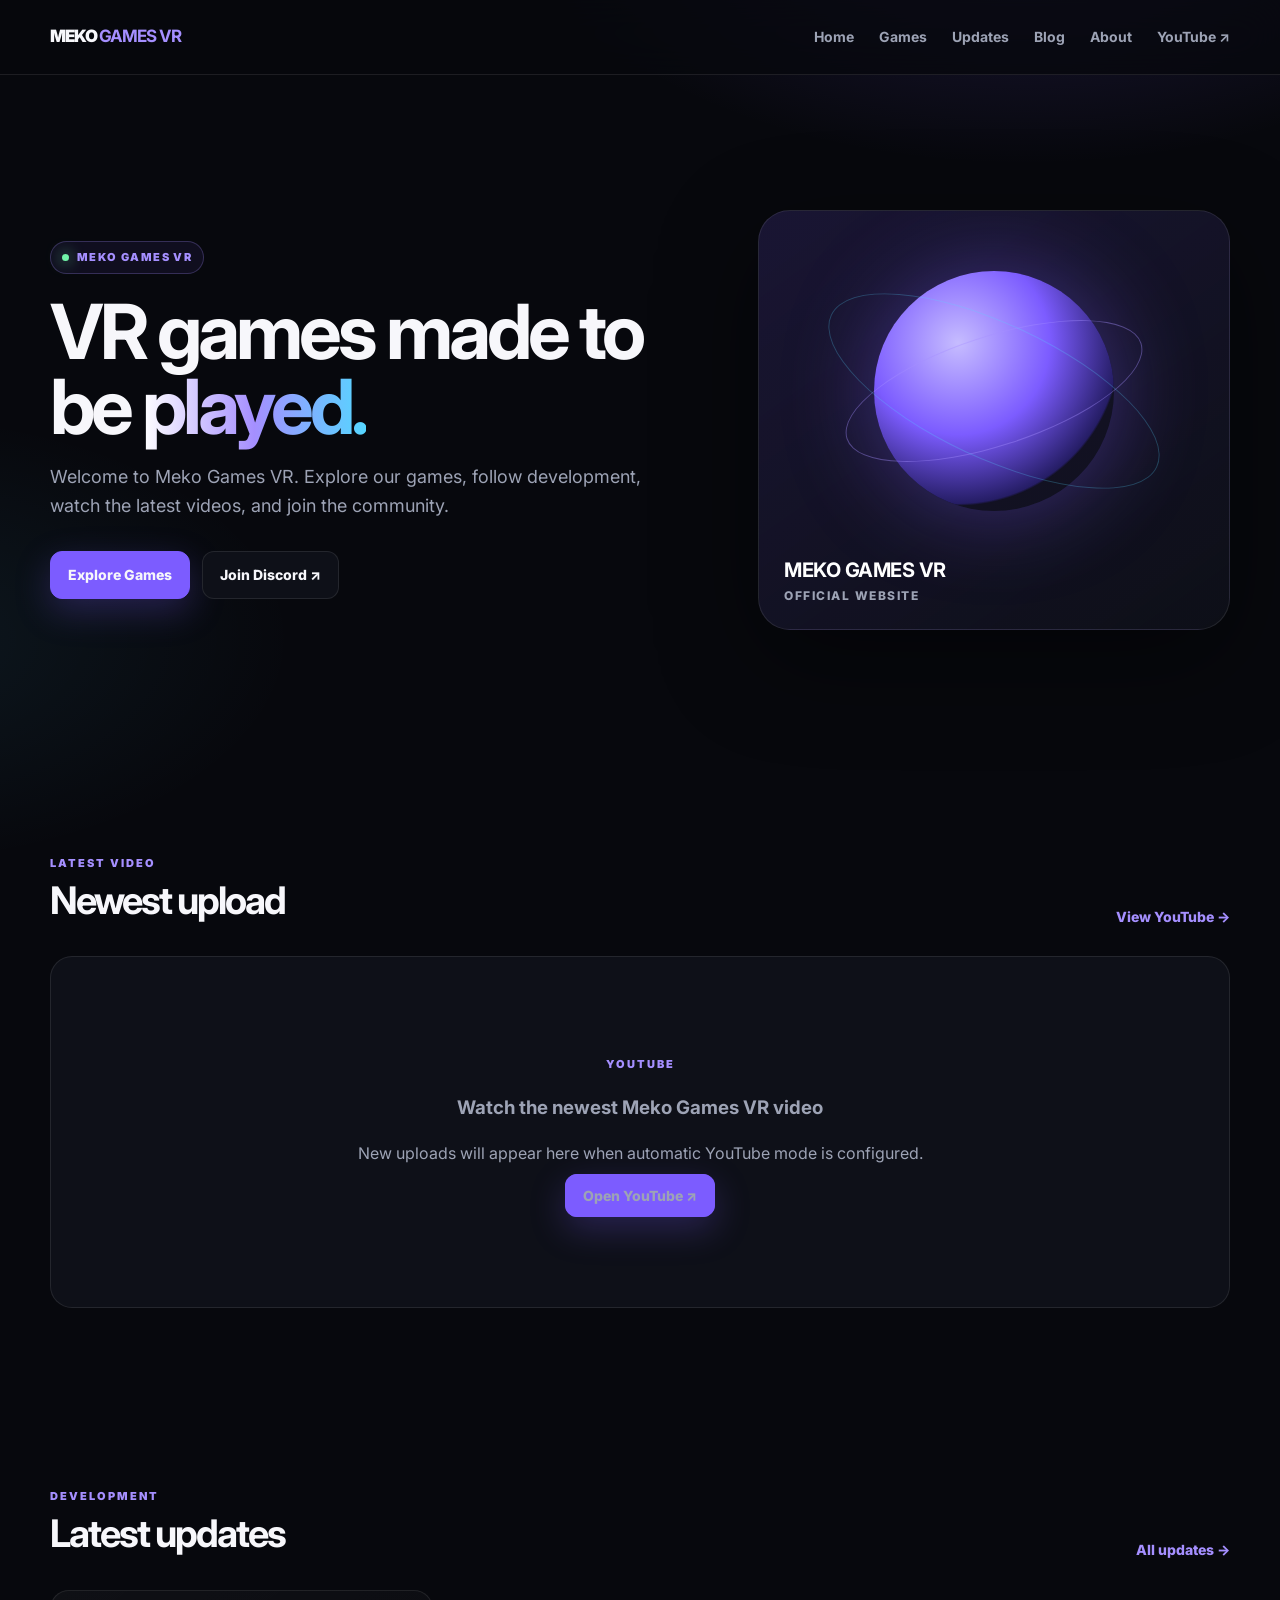
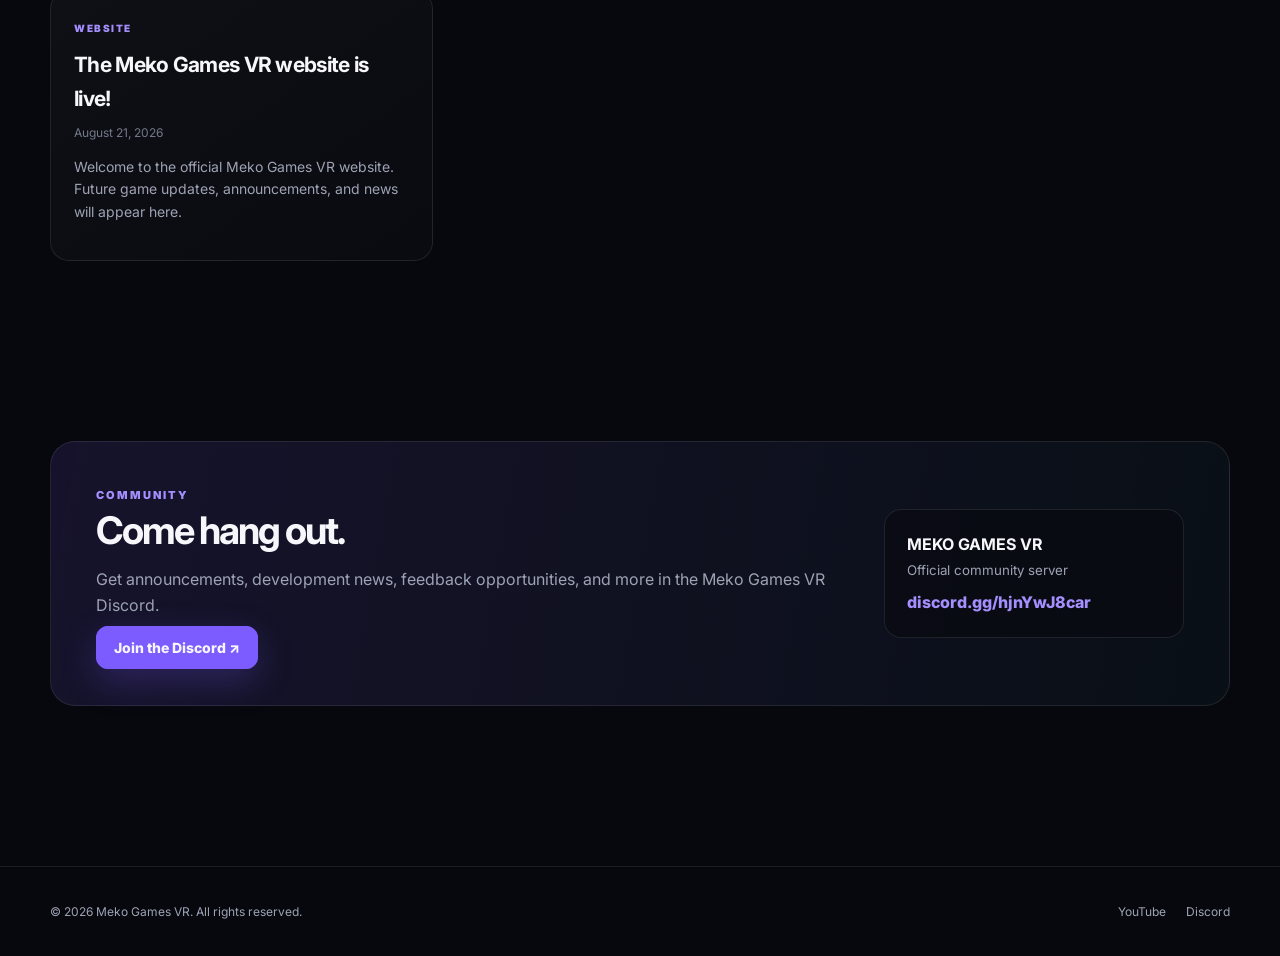
==== commit 4ffc1e48: "Add files via upload" ====
--- a/index.html
+++ b/index.html
@@ -1,1798 +1,78 @@
-<!DOCTYPE html>
-<html lang="en">
-<head>
-    <meta charset="UTF-8">
-    <meta name="viewport" content="width=device-width, initial-scale=1.0">
+<!doctype html><html><head><meta charset="utf-8"><meta name="viewport" content="width=device-width,initial-scale=1"><title>Meko Games VR</title><style>
+@import url('https://fonts.googleapis.com/css2?family=Inter:wght@400;500;600;700;800;900&display=swap');
+:root{--bg:#07080d;--panel:#0e1018;--panel2:#141724;--text:#f7f7fb;--muted:#9da3b5;--purple:#7c5cff;--purple2:#a58fff;--cyan:#55d6ff;--line:rgba(255,255,255,.09);--max:1180px;}
+*{box-sizing:border-box}html{scroll-behavior:smooth}body{margin:0;background:radial-gradient(800px 450px at 80% -5%,rgba(124,92,255,.22),transparent 65%),radial-gradient(650px 350px at -10% 25%,rgba(85,214,255,.08),transparent 65%),var(--bg);color:var(--text);font-family:Inter,system-ui,sans-serif;line-height:1.6}a{text-decoration:none;color:inherit}.wrap{width:min(var(--max),calc(100% - 40px));margin:auto}
+header{position:sticky;top:0;z-index:50;background:rgba(7,8,13,.78);backdrop-filter:blur(18px);border-bottom:1px solid var(--line)}.nav{height:74px;display:flex;align-items:center;gap:36px}.logo{font-weight:900;letter-spacing:-1px;font-size:17px}.logo b{color:var(--purple2)}.links{display:flex;gap:25px;margin-left:auto}.links a{color:var(--muted);font-size:14px;font-weight:700}.links a:hover,.links .active{color:white}.nav-btn{display:none}
+.hero{min-height:690px;display:grid;grid-template-columns:1.15fr .85fr;align-items:center;gap:70px}.badge{display:inline-flex;align-items:center;gap:8px;padding:7px 11px;border:1px solid rgba(165,143,255,.25);border-radius:999px;background:rgba(124,92,255,.08);color:var(--purple2);font-size:11px;font-weight:900;letter-spacing:1.4px}.badge i{width:7px;height:7px;border-radius:50%;background:#71f5a8;box-shadow:0 0 15px #71f5a8}.hero h1{font-size:clamp(46px,6vw,76px);line-height:.98;letter-spacing:-4px;margin:20px 0}.hero h1 span{background:linear-gradient(90deg,#fff,var(--purple2),var(--cyan));-webkit-background-clip:text;background-clip:text;color:transparent}.hero p{font-size:18px;color:var(--muted);max-width:650px}.actions{display:flex;gap:12px;flex-wrap:wrap;margin-top:30px}.btn{padding:12px 17px;border-radius:12px;border:1px solid var(--line);font-weight:800;font-size:14px}.btn.primary{background:var(--purple);border-color:var(--purple);box-shadow:0 12px 35px rgba(124,92,255,.25)}.btn.secondary{background:var(--panel)}.btn:hover{transform:translateY(-1px)}
+.hero-art{position:relative;height:420px;border:1px solid var(--line);border-radius:32px;background:linear-gradient(145deg,rgba(124,92,255,.16),rgba(14,16,24,.95));overflow:hidden;box-shadow:0 30px 100px rgba(0,0,0,.45)}.orb{position:absolute;width:240px;height:240px;border-radius:50%;background:radial-gradient(circle at 35% 30%,#c6bcff,#7c5cff 40%,#251d65 70%,transparent 71%);filter:blur(.2px);left:50%;top:43%;transform:translate(-50%,-50%);box-shadow:0 0 90px rgba(124,92,255,.4)}.ring{position:absolute;width:310px;height:110px;border:1px solid rgba(165,143,255,.4);border-radius:50%;left:50%;top:43%;transform:translate(-50%,-50%) rotate(-18deg)}.ring2{position:absolute;width:360px;height:135px;border:1px solid rgba(85,214,255,.25);border-radius:50%;left:50%;top:43%;transform:translate(-50%,-50%) rotate(25deg)}.art-label{position:absolute;bottom:24px;left:25px;font-size:12px;color:var(--muted);letter-spacing:1.5px;font-weight:800}.art-label strong{display:block;color:white;font-size:20px;letter-spacing:-.5px}
+.section{padding:90px 0}.head{display:flex;justify-content:space-between;align-items:end;margin-bottom:28px}.kicker{font-size:11px;font-weight:900;letter-spacing:2px;color:var(--purple2)}h2{font-size:38px;letter-spacing:-2px;line-height:1.1;margin:7px 0}.sub{color:var(--muted)}.view{font-weight:800;color:var(--purple2);font-size:14px}
+.video{background:var(--panel);border:1px solid var(--line);border-radius:22px;overflow:hidden;min-height:350px}.video iframe{width:100%;aspect-ratio:16/9;border:0;display:block}.video-placeholder{min-height:350px;display:grid;place-items:center;text-align:center;padding:30px;color:var(--muted)}
+.grid{display:grid;grid-template-columns:repeat(3,1fr);gap:16px}.card{background:linear-gradient(145deg,rgba(255,255,255,.035),rgba(255,255,255,.015));border:1px solid var(--line);border-radius:19px;padding:23px}.card:hover{border-color:rgba(165,143,255,.25)}.card h3{margin:9px 0 7px;font-size:21px;letter-spacing:-.7px}.card p{color:var(--muted);font-size:14px}.tag{font-size:10px;text-transform:uppercase;letter-spacing:1.5px;color:var(--purple2);font-weight:900}.date{color:#73798a;font-size:12px}
+.community{border:1px solid var(--line);border-radius:25px;padding:45px;background:linear-gradient(100deg,rgba(124,92,255,.13),rgba(85,214,255,.04));display:flex;justify-content:space-between;align-items:center;gap:30px}.community h2{margin-top:5px}.discord-box{min-width:300px;padding:22px;background:rgba(7,8,13,.45);border:1px solid var(--line);border-radius:17px}.discord-box small{color:var(--muted)}.discord-box a{display:block;color:var(--purple2);font-weight:800;margin-top:7px}
+.page{padding:90px 0 30px}.page h1{font-size:62px;letter-spacing:-3px;margin:10px 0}.list{display:flex;flex-direction:column;gap:15px}.update{padding:24px;background:var(--panel);border:1px solid var(--line);border-radius:18px}.update-top{display:flex;justify-content:space-between;color:var(--muted);font-size:12px}.update h3{margin:7px 0}.post{max-width:850px;margin:auto}.post img{max-width:100%;border-radius:15px}.post p{color:#c7cad4}.post h3{font-size:24px;margin-top:30px}
+.game{min-height:270px;display:flex;flex-direction:column}.game .actions{margin-top:auto}.small{padding:9px 12px;border-radius:9px;background:var(--panel2);font-size:12px;font-weight:800;border:1px solid var(--line)}
+footer{border-top:1px solid var(--line);margin-top:70px}.footer{padding:35px 0;display:flex;justify-content:space-between;color:var(--muted);font-size:12px}.footer-links{display:flex;gap:20px}.footer-links a:hover{color:white}
+@media(max-width:850px){.links{display:none}.nav-btn{display:block;margin-left:auto;background:none;color:white;border:0;font-size:24px}.hero{grid-template-columns:1fr;min-height:auto;padding:80px 0}.hero-art{height:330px}.grid{grid-template-columns:1fr}.community{flex-direction:column;align-items:stretch}.discord-box{min-width:0}.head{align-items:start;gap:12px;flex-direction:column}.page h1{font-size:48px}.footer{flex-direction:column;gap:15px}}
 
-    <title>Meaks VR</title>
+</style></head><body><header></header><main><section class="wrap hero"><div><span class="badge"><i></i> MEKO GAMES VR</span><h1>VR games made to be <span>played.</span></h1><p>Welcome to Meko Games VR. Explore our games, follow development, watch the latest videos, and join the community.</p><div class="actions"><a class="btn primary" href="games.html">Explore Games</a><a class="btn secondary" href="https://discord.gg/hjnYwJ8car" target="_blank">Join Discord ↗</a></div></div><div class="hero-art"><div class="orb"></div><div class="ring"></div><div class="ring2"></div><div class="art-label"><strong>MEKO GAMES VR</strong>OFFICIAL WEBSITE</div></div></section><section class="section wrap"><div class="head"><div><div class="kicker">LATEST VIDEO</div><h2>Newest upload</h2></div><a class="view" href="https://www.youtube.com/@mekogamesVR" target="_blank">View YouTube →</a></div><div id="latest-video" class="video"></div></section><section class="section wrap"><div class="head"><div><div class="kicker">DEVELOPMENT</div><h2>Latest updates</h2></div><a class="view" href="updates.html">All updates →</a></div><div id="home-updates" class="grid"></div></section><section class="section wrap"><div class="community"><div><div class="kicker">COMMUNITY</div><h2>Come hang out.</h2><p class="sub">Get announcements, development news, feedback opportunities, and more in the Meko Games VR Discord.</p><a class="btn primary" href="https://discord.gg/hjnYwJ8car" target="_blank">Join the Discord ↗</a></div><div class="discord-box"><strong>MEKO GAMES VR</strong><br><small>Official community server</small><a href="https://discord.gg/hjnYwJ8car" target="_blank">discord.gg/hjnYwJ8car</a></div></div></section></main><footer></footer>
+<script>
+/* ===================== MEKO WEBSITE SETTINGS =====================
+   This is the ONLY file you need to edit for normal website updates.
 
-    <style>
-        * {
-            box-sizing: border-box;
-            margin: 0;
-            padding: 0;
-        }
+   Add new updates/blog posts at the TOP of their lists.
+   Add games by copying the example game object.
+=================================================================== */
+const SITE={
+  name:'Meko Games VR',
+  youtube:'https://www.youtube.com/@mekogamesVR',
+  discord:'https://discord.gg/hjnYwJ8car',
+  // OPTIONAL: put your YouTube CHANNEL ID here for automatic newest-video loading.
+  // Example: UCxxxxxxxxxxxxxxxxxxxxxx
+  youtubeChannelId:''
+};
 
-        :root {
-            --bg: #08090d;
-            --bg2: #101218;
-            --card: #15171f;
-            --border: rgba(255,255,255,0.09);
-            --text: #ffffff;
-            --muted: #a5a9b7;
-        }
+const GAMES=[
+ {name:'Your VR Game',status:'In Development',description:'Replace this with your game description.',website:'',download:'',discord:SITE.discord,youtube:SITE.youtube}
+];
 
-        body {
-            font-family: Arial, Helvetica, sans-serif;
-            background:
-                radial-gradient(
-                    circle at 50% -20%,
-                    #292c36 0%,
-                    #101116 38%,
-                    #08090d 75%
-                );
-            color: var(--text);
-            min-height: 100vh;
-        }
+const UPDATES=[
+ {date:'August 21, 2026',category:'Website',title:'The Meko Games VR website is live!',description:'Welcome to the official Meko Games VR website. Future game updates, announcements, and news will appear here.'}
+];
 
-        a {
-            color: inherit;
-            text-decoration: none;
-        }
+const BLOG_POSTS=[
+ {title:'Welcome to Meko Games VR',date:'August 21, 2026',category:'Announcement',excerpt:'Welcome to the official Meko Games VR blog.',content:`<p>Welcome to the official Meko Games VR blog.</p><p>Use this section for development updates, behind-the-scenes posts, announcements, game news, and anything else you want to share.</p><h3>How to make a post</h3><p>Open <strong>js/config.js</strong>, copy this post, paste it above the old one, and change the title, date, category, excerpt, and content.</p>`,image:'',link:''}
+];
 
-        .container {
-            width: min(1150px, 92%);
-            margin: auto;
-        }
-
-        /* NAVIGATION */
-
-        nav {
-            position: sticky;
-            top: 0;
-            z-index: 100;
-            height: 74px;
-
-            background: rgba(8, 9, 13, 0.88);
-            backdrop-filter: blur(18px);
-
-            border-bottom: 1px solid var(--border);
-        }
-
-        .nav-inner {
-            height: 100%;
-            display: flex;
-            align-items: center;
-            justify-content: space-between;
-        }
-
-        .logo-name {
-            display: flex;
-            align-items: center;
-            gap: 12px;
-
-            font-weight: 900;
-            letter-spacing: 1px;
-        }
-
-        .logo-name img {
-            width: 42px;
-            height: 42px;
-            object-fit: contain;
-        }
-
-        .nav-links {
-            display: flex;
-            gap: 28px;
-        }
-
-        .nav-links a {
-            color: #aeb2c0;
-            font-size: 14px;
-            font-weight: bold;
-
-            transition: 0.2s;
-        }
-
-        .nav-links a:hover,
-        .nav-links a.active {
-            color: white;
-        }
-
-        /* PAGES */
-
-        .page {
-            display: none;
-        }
-
-        .page.active {
-            display: block;
-        }
-
-        /* HOME */
-
-        .hero {
-            padding: 120px 0 100px;
-        }
-
-        .hero-grid {
-            display: grid;
-            grid-template-columns: 1fr 1fr;
-            align-items: center;
-            gap: 70px;
-        }
-
-        .badge {
-            display: inline-block;
-
-            padding: 7px 13px;
-
-            border: 1px solid var(--border);
-            border-radius: 999px;
-
-            background: rgba(255,255,255,0.04);
-
-            font-size: 11px;
-            font-weight: 900;
-            letter-spacing: 1.5px;
-
-            margin-bottom: 25px;
-        }
-
-        h1 {
-            font-size: clamp(55px, 8vw, 100px);
-            line-height: 0.9;
-            letter-spacing: -5px;
-        }
-
-        .gradient {
-            background: linear-gradient(
-                #ffffff,
-                #858a99
-            );
-
-            -webkit-background-clip: text;
-            background-clip: text;
-
-            color: transparent;
-        }
-
-        .hero p {
-            margin-top: 28px;
-            margin-bottom: 30px;
-
-            max-width: 620px;
-
-            color: var(--muted);
-
-            font-size: 18px;
-            line-height: 1.7;
-        }
-
-        .hero-logo {
-            width: min(400px, 90%);
-            margin: auto;
-            display: block;
-
-            filter:
-                drop-shadow(
-                    0 30px 70px
-                    rgba(255,255,255,0.08)
-                );
-        }
-
-        /* BUTTONS */
-
-        .buttons {
-            display: flex;
-            gap: 12px;
-            flex-wrap: wrap;
-        }
-
-        .button {
-            display: inline-flex;
-            align-items: center;
-            justify-content: center;
-
-            padding: 14px 21px;
-
-            border-radius: 14px;
-
-            font-weight: 900;
-
-            border: 1px solid var(--border);
-
-            transition: 0.2s;
-        }
-
-        .button:hover {
-            transform: translateY(-2px);
-        }
-
-        .button-primary {
-            background: white;
-            color: #08090d;
-        }
-
-        .button-secondary {
-            background: rgba(255,255,255,0.05);
-        }
-
-        /* SECTIONS */
-
-        .section {
-            padding: 80px 0;
-        }
-
-        .section-title {
-            font-size: 42px;
-            letter-spacing: -2px;
-            margin-bottom: 30px;
-        }
-
-        .cards {
-            display: grid;
-            grid-template-columns: repeat(3, 1fr);
-            gap: 18px;
-        }
-
-        .card {
-            background: rgba(255,255,255,0.035);
-            border: 1px solid var(--border);
-
-            border-radius: 22px;
-
-            padding: 28px;
-        }
-
-        .card-icon {
-            font-size: 32px;
-            margin-bottom: 15px;
-        }
-
-        .card h3 {
-            font-size: 22px;
-            margin-bottom: 8px;
-        }
-
-        .card p {
-            color: var(--muted);
-            line-height: 1.6;
-        }
-
-        /* PAGE HEADER */
-
-        .page-header {
-            padding: 100px 0 60px;
-
-            border-bottom: 1px solid var(--border);
-        }
-
-        .page-header h1 {
-            font-size: clamp(45px, 7vw, 80px);
-        }
-
-        .page-header p {
-            margin-top: 20px;
-
-            max-width: 700px;
-
-            color: var(--muted);
-
-            font-size: 18px;
-        }
-
-        /* UPDATES */
-
-        .update {
-            padding: 28px;
-
-            margin-bottom: 17px;
-
-            border-radius: 22px;
-
-            background: rgba(255,255,255,0.035);
-            border: 1px solid var(--border);
-        }
-
-        .update-header {
-            display: flex;
-            justify-content: space-between;
-            gap: 20px;
-        }
-
-        .update h2 {
-            font-size: 25px;
-        }
-
-        .update-date {
-            color: #858a99;
-            font-size: 13px;
-            margin-top: 5px;
-        }
-
-        .update p {
-            color: var(--muted);
-            margin-top: 15px;
-            margin-bottom: 18px;
-        }
-
-        .tag {
-            height: fit-content;
-
-            border: 1px solid var(--border);
-            border-radius: 999px;
-
-            padding: 6px 10px;
-
-            font-size: 10px;
-            font-weight: 900;
-            letter-spacing: 1px;
-        }
-
-        /* BLOG */
-
-        .blog-grid {
-            display: grid;
-            grid-template-columns: repeat(2, 1fr);
-            gap: 20px;
-        }
-
-        .blog-card {
-            overflow: hidden;
-
-            background: rgba(255,255,255,0.035);
-
-            border: 1px solid var(--border);
-            border-radius: 24px;
-        }
-
-        .blog-image {
-            height: 200px;
-
-            display: flex;
-            align-items: center;
-            justify-content: center;
-
-            background:
-                linear-gradient(
-                    135deg,
-                    #20232d,
-                    #0c0d12
-                );
-
-            overflow: hidden;
-        }
-
-        .blog-image img {
-            width: 100%;
-            height: 100%;
-
-            object-fit: cover;
-        }
-
-        .blog-content {
-            padding: 27px;
-        }
-
-        .blog-content h2 {
-            font-size: 28px;
-            margin: 8px 0;
-        }
-
-        .blog-content p {
-            color: var(--muted);
-        }
-
-        .blog-meta {
-            color: #858a99;
-            font-size: 13px;
-        }
-
-        /* ARTICLE */
-
-        .article {
-            max-width: 800px;
-            margin: auto;
-        }
-
-        .article h1 {
-            font-size: clamp(45px, 7vw, 75px);
-            margin-bottom: 15px;
-        }
-
-        .article-meta {
-            color: #858a99;
-            margin-bottom: 40px;
-        }
-
-        .article-content {
-            color: #d1d4dc;
-            font-size: 17px;
-            line-height: 1.8;
-        }
-
-        .article-content p {
-            margin-bottom: 22px;
-        }
-
-        .article-content h2 {
-            color: white;
-            font-size: 32px;
-            margin: 40px 0 15px;
-        }
-
-        /* CTA */
-
-        .cta {
-            text-align: center;
-
-            padding: 60px 30px;
-
-            border-radius: 28px;
-
-            background: rgba(255,255,255,0.035);
-
-            border: 1px solid var(--border);
-        }
-
-        .cta p {
-            max-width: 650px;
-            margin: 15px auto 25px;
-
-            color: var(--muted);
-        }
-
-        /* FOOTER */
-
-        footer {
-            margin-top: 50px;
-
-            padding: 35px 0;
-
-            border-top: 1px solid var(--border);
-
-            color: #858a99;
-            font-size: 13px;
-        }
-
-        .footer-inner {
-            display: flex;
-            justify-content: space-between;
-            gap: 20px;
-        }
-
-        .footer-links {
-            display: flex;
-            gap: 18px;
-        }
-
-        @media(max-width:800px) {
-
-            .nav-links {
-                display: none;
-            }
-
-            .hero-grid {
-                grid-template-columns: 1fr;
-            }
-
-            .hero-logo {
-                width: 280px;
-            }
-
-            .cards,
-            .blog-grid {
-                grid-template-columns: 1fr;
-            }
-
-            .update-header {
-                display: block;
-            }
-
-            .tag {
-                display: inline-block;
-                margin-top: 10px;
-            }
-
-            .footer-inner {
-                display: block;
-            }
-
-            .footer-links {
-                margin-top: 15px;
-            }
-        }
-    </style>
-</head>
-
-<body>
-
-<!-- =========================================================
-     EASY MEAKS CONFIGURATION
-     ========================================================= -->
-
+</script>
 <script>
-
-const MEAKS = {
-
-    game: {
-        name: "Meaks VR",
-
-        version: "B16",
-
-        status: "In Development",
-
-        /*
-            PUT YOUR GAME LINK HERE
-        */
-        link: "#",
-
-        buttonText: "PLAY MEAKS"
-    },
-
-    youtube:
-        "https://www.youtube.com/@mekogamesVR",
-
-    discord:
-        "https://discord.gg/hjnYwJ8car",
-
-
-    /*
-        =====================================================
-        UPDATES
-
-        Copy an update to make another one.
-
-        date: "TODAY"
-
-        automatically shows today's date.
-        =====================================================
-    */
-
-    updates: [
-
-        {
-            title: "Welcome to Meaks",
-
-            date: "TODAY",
-
-            version: "Website",
-
-            tag: "NEWS",
-
-            text:
-                "Welcome to the official Meaks VR website! Check here for development news, updates, releases and announcements.",
-
-            link: "",
-
-            linkText: ""
-        },
-
-        {
-            title: "Meaks Beta 16",
-
-            date: "August 2026",
-
-            version: "B16",
-
-            tag: "BETA",
-
-            text:
-                "The latest Meaks beta is currently in development.",
-
-            link: "",
-
-            linkText: ""
-        }
-
-    ],
-
-
-    /*
-        =====================================================
-        BLOG
-
-        date: "TODAY"
-
-        automatically shows today's date.
-        =====================================================
-    */
-
-    blog: [
-
-        {
-            title: "Welcome to Meaks",
-
-            date: "TODAY",
-
-            author: "Meko Games VR",
-
-            category: "Development",
-
-            image: "",
-
-            excerpt:
-                "Welcome to the official Meaks VR blog.",
-
-            content: `
-                <p>
-                    Welcome to the official Meaks VR blog!
-                </p>
-
-                <p>
-                    This is where we will post development news,
-                    behind-the-scenes information, new features,
-                    community events and more.
-                </p>
-
-                <h2>
-                    What is Meaks?
-                </h2>
-
-                <p>
-                    Meaks is a VR mining game where you mine ores,
-                    sell them for Money, upgrade through the Techweb,
-                    and explore the world with your friends.
-                </p>
-            `,
-
-            link: "",
-
-            linkText: ""
-        }
-
-    ]
-
-};
+document.addEventListener('DOMContentLoaded',()=>{
+ const header=document.querySelector('header');
+ if(header)header.innerHTML=`<div class="wrap nav"><a class="logo" href="index.html">MEKO <b>GAMES VR</b></a><nav class="links"><a href="index.html">Home</a><a href="games.html">Games</a><a href="updates.html">Updates</a><a href="blog.html">Blog</a><a href="about.html">About</a><a href="${SITE.youtube}" target="_blank">YouTube ↗</a></nav><button class="nav-btn" onclick="alert('Use the navigation links on desktop, or tap a page link from the address bar.')">☰</button></div>`;
+ const footer=document.querySelector('footer');
+ if(footer)footer.innerHTML=`<div class="wrap footer"><span>© 2026 Meko Games VR. All rights reserved.</span><div class="footer-links"><a href="${SITE.youtube}" target="_blank">YouTube</a><a href="${SITE.discord}" target="_blank">Discord</a></div></div>`;
+});
 
 </script>
 
-
-<!-- NAV -->
-
-<nav>
-
-    <div class="container nav-inner">
-
-        <a href="#home" class="logo-name">
-
-            <!-- YOUR MEAKS LOGO -->
-            <img
-                src="[data-uri]"
-                alt="Meaks VR"
-            >
-
-            <span>MEAKS VR</span>
-
-        </a>
-
-
-        <div class="nav-links">
-
-            <a href="#home" data-page="home">
-                Home
-            </a>
-
-            <a href="#game" data-page="game">
-                Game
-            </a>
-
-            <a href="#updates" data-page="updates">
-                Updates
-            </a>
-
-            <a href="#blog" data-page="blog">
-                Blog
-            </a>
-
-            <a href="#community" data-page="community">
-                Community
-            </a>
-
-        </div>
-
-    </div>
-
-</nav>
-
-
-<main>
-
-
-<!-- HOME -->
-
-<section id="home" class="page active">
-
-    <div class="hero">
-
-        <div class="container hero-grid">
-
-            <div>
-
-                <div class="badge">
-                    A VR MINING ADVENTURE
-                </div>
-
-                <h1>
-                    WELCOME TO
-                    <span class="gradient">
-                        MEAKS.
-                    </span>
-                </h1>
-
-                <p>
-                    Mine ores, earn Money, upgrade your gear,
-                    unlock the Techweb, and explore the world
-                    of Meaks with your friends.
-                </p>
-
-                <div class="buttons">
-
-                    <a
-                        class="button button-primary"
-                        id="playButton"
-                    >
-                        PLAY MEAKS ↗
-                    </a>
-
-                    <a
-                        class="button button-secondary"
-                        href="#updates"
-                    >
-                        SEE UPDATES
-                    </a>
-
-                </div>
-
-            </div>
-
-
-            <img
-                class="hero-logo"
-                src="[data-uri]"
-                alt="Meaks"
-            >
-
-        </div>
-
-    </div>
-
-
-    <div class="section">
-
-        <div class="container">
-
-            <h2 class="section-title">
-                What is Meaks?
-            </h2>
-
-            <div class="cards">
-
-                <div class="card">
-
-                    <div class="card-icon">
-                        ⛏️
-                    </div>
-
-                    <h3>
-                        Mine Ores
-                    </h3>
-
-                    <p>
-                        Grab your gear and dig into
-                        the world to find valuable ores.
-                    </p>
-
-                </div>
-
-
-                <div class="card">
-
-                    <div class="card-icon">
-                        💰
-                    </div>
-
-                    <h3>
-                        Earn Money
-                    </h3>
-
-                    <p>
-                        Sell what you find and use
-                        your Money to progress.
-                    </p>
-
-                </div>
-
-
-                <div class="card">
-
-                    <div class="card-icon">
-                        ⚙️
-                    </div>
-
-                    <h3>
-                        Upgrade
-                    </h3>
-
-                    <p>
-                        Use the Techweb to unlock
-                        upgrades and keep progressing.
-                    </p>
-
-                </div>
-
-            </div>
-
-        </div>
-
-    </div>
-
-</section>
-
-
-<!-- GAME -->
-
-<section id="game" class="page">
-
-    <div class="page-header">
-
-        <div class="container">
-
-            <div class="badge">
-                THE GAME
-            </div>
-
-            <h1>
-                MEAKS VR
-            </h1>
-
-            <p>
-                Mine. Sell. Upgrade. Explore.
-            </p>
-
-        </div>
-
-    </div>
-
-
-    <div class="section">
-
-        <div class="container">
-
-            <div class="cards">
-
-                <div class="card">
-                    <div class="card-icon">⛏️</div>
-
-                    <h3>
-                        Mining
-                    </h3>
-
-                    <p>
-                        Explore the mines and collect ores.
-                    </p>
-                </div>
-
-
-                <div class="card">
-                    <div class="card-icon">💰</div>
-
-                    <h3>
-                        Money
-                    </h3>
-
-                    <p>
-                        Sell ores and turn your mining
-                        trips into progression.
-                    </p>
-                </div>
-
-
-                <div class="card">
-                    <div class="card-icon">🕸️</div>
-
-                    <h3>
-                        Techweb
-                    </h3>
-
-                    <p>
-                        Spend Money on upgrades and
-                        unlock new possibilities.
-                    </p>
-                </div>
-
-            </div>
-
-        </div>
-
-    </div>
-
-
-    <div class="section">
-
-        <div class="container">
-
-            <div class="cta">
-
-                <div
-                    class="badge"
-                    id="gameVersion"
-                ></div>
-
-                <h2 id="gameName"></h2>
-
-                <p id="gameStatus"></p>
-
-                <a
-                    class="button button-primary"
-                    id="gameButton"
-                ></a>
-
-            </div>
-
-        </div>
-
-    </div>
-
-</section>
-
-
-<!-- UPDATES -->
-
-<section id="updates" class="page">
-
-    <div class="page-header">
-
-        <div class="container">
-
-            <div class="badge">
-                NEWS & DEVELOPMENT
-            </div>
-
-            <h1>
-                UPDATES
-            </h1>
-
-            <p>
-                Game updates, beta news,
-                announcements and development progress.
-            </p>
-
-        </div>
-
-    </div>
-
-
-    <div class="section">
-
-        <div
-            class="container"
-            id="updatesContainer"
-        ></div>
-
-    </div>
-
-</section>
-
-
-<!-- BLOG -->
-
-<section id="blog" class="page">
-
-    <div class="page-header">
-
-        <div class="container">
-
-            <div class="badge">
-                MEAKS BLOG
-            </div>
-
-            <h1>
-                THE BLOG
-            </h1>
-
-            <p>
-                Development stories, news,
-                behind-the-scenes posts and more.
-            </p>
-
-        </div>
-
-    </div>
-
-
-    <div class="section">
-
-        <div class="container">
-
-            <div
-                class="blog-grid"
-                id="blogContainer"
-            ></div>
-
-        </div>
-
-    </div>
-
-</section>
-
-
-<!-- BLOG POST -->
-
-<section id="post" class="page">
-
-    <div class="section">
-
-        <div
-            class="container article"
-            id="articleContainer"
-        ></div>
-
-    </div>
-
-</section>
-
-
-<!-- COMMUNITY -->
-
-<section id="community" class="page">
-
-    <div class="page-header">
-
-        <div class="container">
-
-            <div class="badge">
-                COMMUNITY
-            </div>
-
-            <h1>
-                COME HANG OUT.
-            </h1>
-
-            <p>
-                Stay connected with the Meaks community.
-            </p>
-
-        </div>
-
-    </div>
-
-
-    <div class="section">
-
-        <div class="container">
-
-            <div class="cards">
-
-                <div class="card">
-
-                    <div class="card-icon">
-                        💬
-                    </div>
-
-                    <h3>
-                        Discord
-                    </h3>
-
-                    <p>
-                        Talk with the community
-                        and keep up with development.
-                    </p>
-
-                    <br>
-
-                    <a
-                        class="button button-primary"
-                        id="discordButton"
-                        target="_blank"
-                    >
-                        JOIN DISCORD ↗
-                    </a>
-
-                </div>
-
-
-                <div class="card">
-
-                    <div class="card-icon">
-                        ▶️
-                    </div>
-
-                    <h3>
-                        YouTube
-                    </h3>
-
-                    <p>
-                        Watch Meaks gameplay,
-                        development videos and announcements.
-                    </p>
-
-                    <br>
-
-                    <a
-                        class="button button-secondary"
-                        id="youtubeButton"
-                        target="_blank"
-                    >
-                        WATCH YOUTUBE ↗
-                    </a>
-
-                </div>
-
-
-                <div class="card">
-
-                    <div class="card-icon">
-                        📰
-                    </div>
-
-                    <h3>
-                        Updates
-                    </h3>
-
-                    <p>
-                        Read the latest development news.
-                    </p>
-
-                    <br>
-
-                    <a
-                        class="button button-secondary"
-                        href="#updates"
-                    >
-                        VIEW UPDATES →
-                    </a>
-
-                </div>
-
-            </div>
-
-        </div>
-
-    </div>
-
-</section>
-
-
-</main>
-
-
-<footer>
-
-    <div class="container footer-inner">
-
-        <div>
-            © 2026 Meaks VR / Meko Games VR.
-        </div>
-
-        <div class="footer-links">
-
-            <a
-                id="footerYoutube"
-                target="_blank"
-            >
-                YouTube
-            </a>
-
-            <a
-                id="footerDiscord"
-                target="_blank"
-            >
-                Discord
-            </a>
-
-            <a href="#updates">
-                Updates
-            </a>
-
-            <a href="#blog">
-                Blog
-            </a>
-
-        </div>
-
-    </div>
-
-</footer>
-
-
 <script>
-
-/*
-============================================================
-DATE SYSTEM
-============================================================
-
-Anything with:
-
-date: "TODAY"
-
-will automatically use the visitor's current date.
-
-You never have to change it.
-*/
-
-function getCurrentDate() {
-
-    const now = new Date();
-
-    return now.toLocaleDateString(
-        "en-US",
-        {
-            month: "long",
-            day: "numeric",
-            year: "numeric"
-        }
-    );
-
+async function newestVideo(){
+ const box=document.getElementById('latest-video');
+ if(!box)return;
+ let id=localStorage.getItem('meko_latest_video_id');
+ if(id){box.innerHTML=`<iframe src="https://www.youtube.com/embed/${encodeURIComponent(id)}" title="Newest Meko Games VR video" allowfullscreen></iframe>`;return;}
+ // Automatic mode: YouTube channel RSS -> rss2json. No API key is exposed.
+ if(SITE.youtubeChannelId){
+  try{
+   const rss='https://www.youtube.com/feeds/videos.xml?channel_id='+encodeURIComponent(SITE.youtubeChannelId);
+   const r=await fetch('https://api.rss2json.com/v1/api.json?rss_url='+encodeURIComponent(rss));
+   const data=await r.json(); const item=data.items&&data.items[0];
+   if(item){const m=item.link.match(/[?&]v=([^&]+)/);if(m){box.innerHTML=`<iframe src="https://www.youtube.com/embed/${m[1]}" title="${item.title.replace(/"/g,'&quot;')}" allowfullscreen></iframe>`;return;}}
+  }catch(e){console.log('YouTube automatic feed unavailable',e)}
+ }
+ box.innerHTML=`<div class="video-placeholder"><div><div class="kicker">YOUTUBE</div><h3>Watch the newest Meko Games VR video</h3><p>New uploads will appear here when automatic YouTube mode is configured.</p><a class="btn primary" href="${SITE.youtube}" target="_blank">Open YouTube ↗</a></div></div>`;
 }
-
-
-function formatDate(date) {
-
-    if (date === "TODAY") {
-
-        return getCurrentDate();
-
-    }
-
-    return date;
-
-}
-
-
-/*
-============================================================
-ESCAPE TEXT
-============================================================
-*/
-
-function escapeHTML(text) {
-
-    const element =
-        document.createElement("div");
-
-    element.textContent =
-        text ?? "";
-
-    return element.innerHTML;
-
-}
-
-
-/*
-============================================================
-NAVIGATION
-============================================================
-*/
-
-function showPage() {
-
-    let route =
-        location.hash.replace("#", "");
-
-    if (!route) {
-
-        route = "home";
-
-    }
-
-
-    let postNumber = null;
-
-
-    if (route.startsWith("post-")) {
-
-        postNumber =
-            parseInt(
-                route.substring(5),
-                10
-            );
-
-        route = "post";
-
-    }
-
-
-    document
-        .querySelectorAll(".page")
-        .forEach(page => {
-
-            page.classList.remove("active");
-
-        });
-
-
-    const page =
-        document.getElementById(route)
-        ||
-        document.getElementById("home");
-
-
-    page.classList.add("active");
-
-
-    document
-        .querySelectorAll("[data-page]")
-        .forEach(link => {
-
-            link.classList.toggle(
-                "active",
-                link.dataset.page === route
-            );
-
-        });
-
-
-    renderGame();
-
-    renderUpdates();
-
-    renderBlog();
-
-    renderPost(postNumber);
-
-}
-
-
-/*
-============================================================
-GAME
-============================================================
-*/
-
-function renderGame() {
-
-    document.getElementById(
-        "gameVersion"
-    ).textContent =
-        MEAKS.game.version;
-
-
-    document.getElementById(
-        "gameName"
-    ).textContent =
-        MEAKS.game.name;
-
-
-    document.getElementById(
-        "gameStatus"
-    ).textContent =
-        MEAKS.game.status;
-
-
-    const buttons = [
-
-        document.getElementById(
-            "playButton"
-        ),
-
-        document.getElementById(
-            "gameButton"
-        )
-
-    ];
-
-
-    buttons.forEach(button => {
-
-        if (
-            MEAKS.game.link &&
-            MEAKS.game.link !== "#"
-        ) {
-
-            button.href =
-                MEAKS.game.link;
-
-            button.textContent =
-                MEAKS.game.buttonText;
-
-        } else {
-
-            button.href =
-                "#game";
-
-            button.textContent =
-                "GAME LINK COMING SOON";
-
-        }
-
-    });
-
-
-    document.getElementById(
-        "discordButton"
-    ).href =
-        MEAKS.discord;
-
-
-    document.getElementById(
-        "youtubeButton"
-    ).href =
-        MEAKS.youtube;
-
-
-    document.getElementById(
-        "footerDiscord"
-    ).href =
-        MEAKS.discord;
-
-
-    document.getElementById(
-        "footerYoutube"
-    ).href =
-        MEAKS.youtube;
-
-}
-
-
-/*
-============================================================
-UPDATES
-============================================================
-*/
-
-function renderUpdates() {
-
-    const container =
-        document.getElementById(
-            "updatesContainer"
-        );
-
-
-    container.innerHTML =
-        MEAKS.updates
-            .map(update => `
-
-                <article class="update">
-
-                    <div class="update-header">
-
-                        <div>
-
-                            <h2>
-                                ${escapeHTML(
-                                    update.title
-                                )}
-                            </h2>
-
-                            <div class="update-date">
-
-                                ${escapeHTML(
-                                    formatDate(
-                                        update.date
-                                    )
-                                )}
-
-                                ·
-
-                                ${escapeHTML(
-                                    update.version
-                                )}
-
-                            </div>
-
-                        </div>
-
-
-                        <span class="tag">
-
-                            ${escapeHTML(
-                                update.tag
-                            )}
-
-                        </span>
-
-                    </div>
-
-
-                    <p>
-
-                        ${escapeHTML(
-                            update.text
-                        )}
-
-                    </p>
-
-
-                    ${
-                        update.link
-                        ?
-                        `
-                            <a
-                                class="button button-secondary"
-                                href="${update.link}"
-                                target="_blank"
-                            >
-                                ${escapeHTML(
-                                    update.linkText ||
-                                    "LEARN MORE"
-                                )}
-                                ↗
-                            </a>
-                        `
-                        :
-                        ""
-                    }
-
-                </article>
-
-            `)
-            .join("");
-
-}
-
-
-/*
-============================================================
-BLOG
-============================================================
-*/
-
-function renderBlog() {
-
-    const container =
-        document.getElementById(
-            "blogContainer"
-        );
-
-
-    container.innerHTML =
-        MEAKS.blog
-            .map((post, index) => `
-
-                <article class="blog-card">
-
-                    <div class="blog-image">
-
-                        ${
-                            post.image
-                            ?
-                            `
-                                <img
-                                    src="${post.image}"
-                                    alt=""
-                                >
-                            `
-                            :
-                            `
-                                <span
-                                    style="
-                                    font-size:55px;
-                                    "
-                                >
-                                    ◉
-                                </span>
-                            `
-                        }
-
-                    </div>
-
-
-                    <div class="blog-content">
-
-                        <div class="blog-meta">
-
-                            ${escapeHTML(
-                                formatDate(
-                                    post.date
-                                )
-                            )}
-
-                            ·
-
-                            ${escapeHTML(
-                                post.author
-                            )}
-
-                            ·
-
-                            ${escapeHTML(
-                                post.category
-                            )}
-
-                        </div>
-
-
-                        <h2>
-
-                            ${escapeHTML(
-                                post.title
-                            )}
-
-                        </h2>
-
-
-                        <p>
-
-                            ${escapeHTML(
-                                post.excerpt
-                            )}
-
-                        </p>
-
-
-                        <br>
-
-
-                        <a
-                            class="button button-secondary"
-                            href="#post-${index}"
-                        >
-                            READ POST →
-                        </a>
-
-                    </div>
-
-                </article>
-
-            `)
-            .join("");
-
-}
-
-
-/*
-============================================================
-BLOG POST
-============================================================
-*/
-
-function renderPost(index) {
-
-    const container =
-        document.getElementById(
-            "articleContainer"
-        );
-
-
-    if (
-        !location.hash.startsWith(
-            "#post-"
-        )
-    ) {
-
-        container.innerHTML = "";
-
-        return;
-
-    }
-
-
-    const post =
-        MEAKS.blog[index];
-
-
-    if (!post) {
-
-        container.innerHTML = `
-
-            <div class="cta">
-
-                <h2>
-                    Post not found.
-                </h2>
-
-                <br>
-
-                <a
-                    class="button button-primary"
-                    href="#blog"
-                >
-                    BACK TO BLOG
-                </a>
-
-            </div>
-
-        `;
-
-        return;
-
-    }
-
-
-    container.innerHTML = `
-
-        <div class="badge">
-
-            ${escapeHTML(
-                post.category
-            )}
-
-        </div>
-
-
-        <h1>
-
-            ${escapeHTML(
-                post.title
-            )}
-
-        </h1>
-
-
-        <div class="article-meta">
-
-            ${escapeHTML(
-                formatDate(
-                    post.date
-                )
-            )}
-
-            ·
-
-            ${escapeHTML(
-                post.author
-            )}
-
-        </div>
-
-
-        <div class="article-content">
-
-            ${post.content}
-
-        </div>
-
-
-        ${
-            post.link
-            ?
-            `
-                <br>
-
-                <a
-                    class="button button-secondary"
-                    href="${post.link}"
-                    target="_blank"
-                >
-                    ${escapeHTML(
-                        post.linkText ||
-                        "OPEN LINK"
-                    )}
-                    ↗
-                </a>
-            `
-            :
-            ""
-        }
-
-
-        <br>
-        <br>
-
-
-        <a
-            href="#blog"
-            style="
-                color:#aeb3c0;
-                font-weight:800;
-            "
-        >
-            ← Back to Blog
-        </a>
-
-    `;
-
-}
-
-
-/*
-============================================================
-START WEBSITE
-============================================================
-*/
-
-window.addEventListener(
-    "hashchange",
-    showPage
-);
-
-
-showPage();
+function homeUpdates(){const el=document.getElementById('home-updates');if(el)el.innerHTML=UPDATES.slice(0,3).map(x=>`<article class="card"><span class="tag">${x.category}</span><h3>${x.title}</h3><div class="date">${x.date}</div><p>${x.description}</p></article>`).join('')}
+document.addEventListener('DOMContentLoaded',()=>{newestVideo();homeUpdates()});
 
 </script>
-
-</body>
-</html>
+</body></html>
